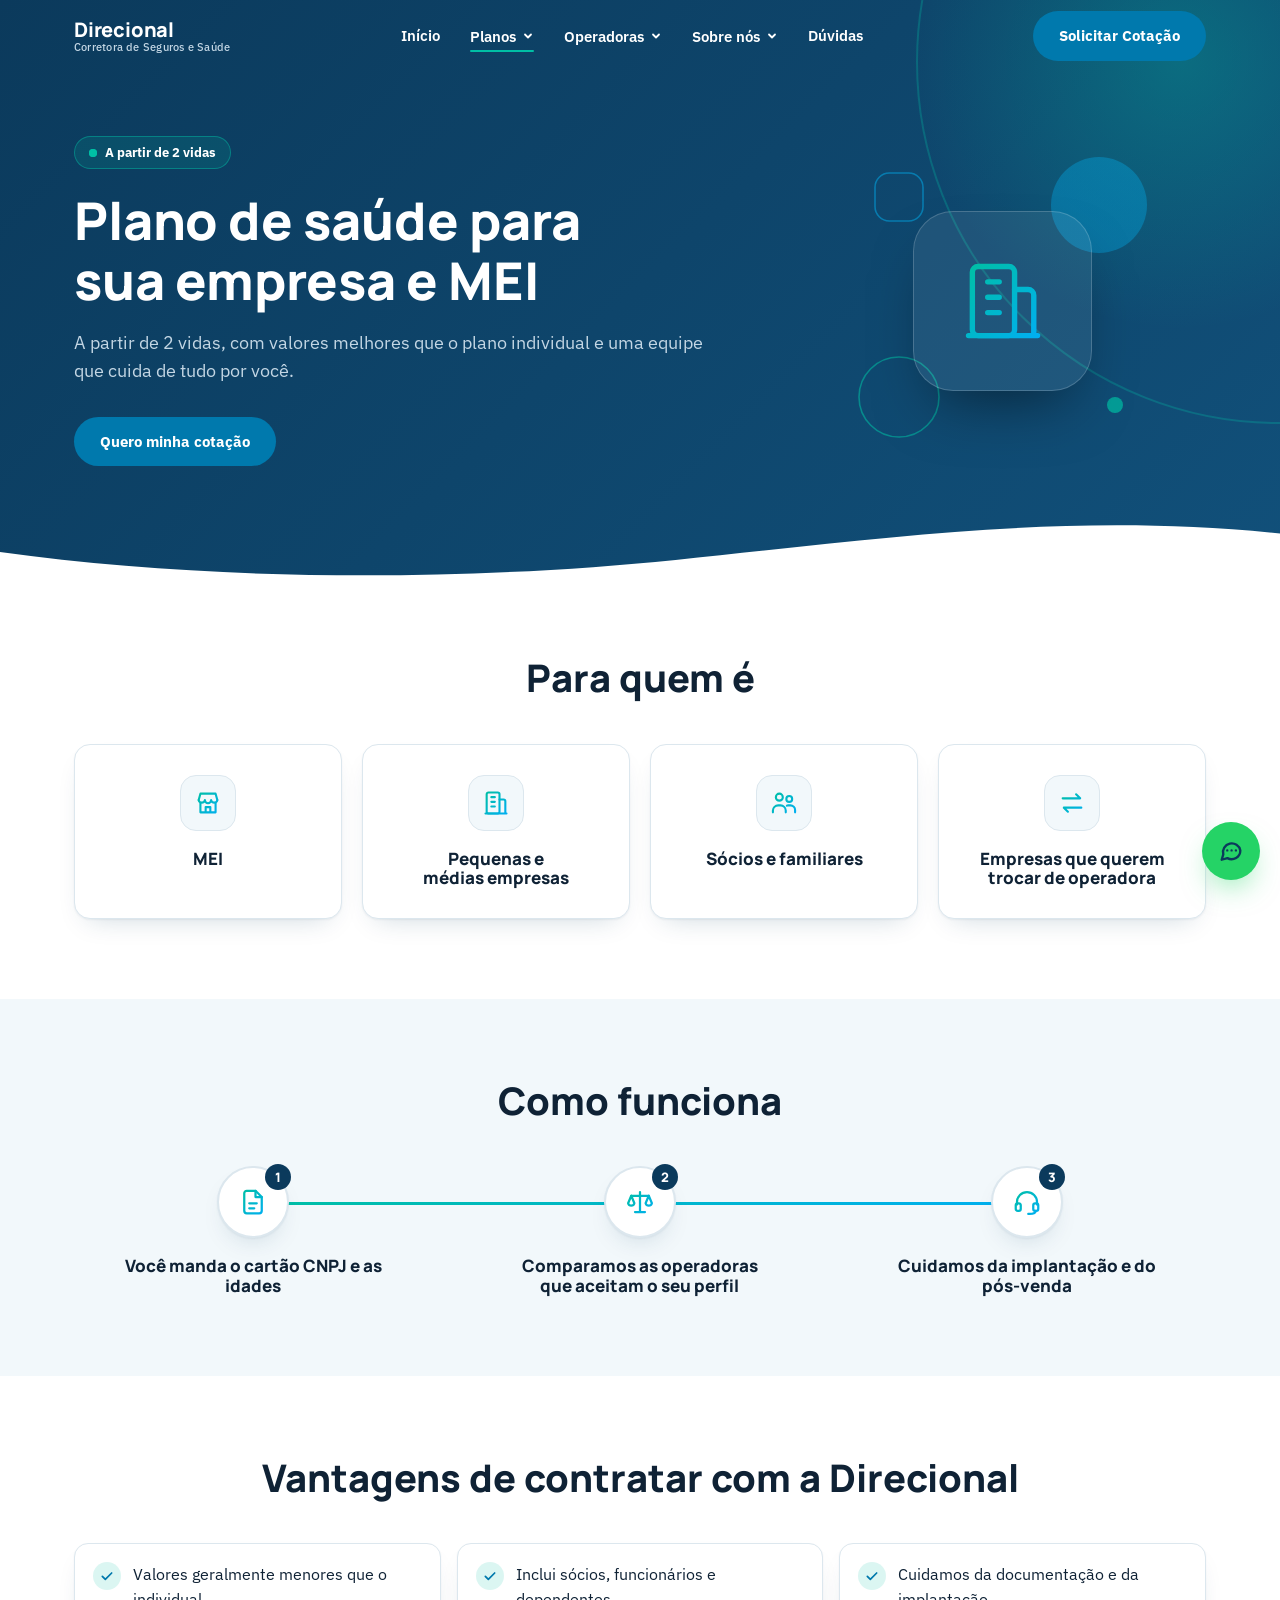
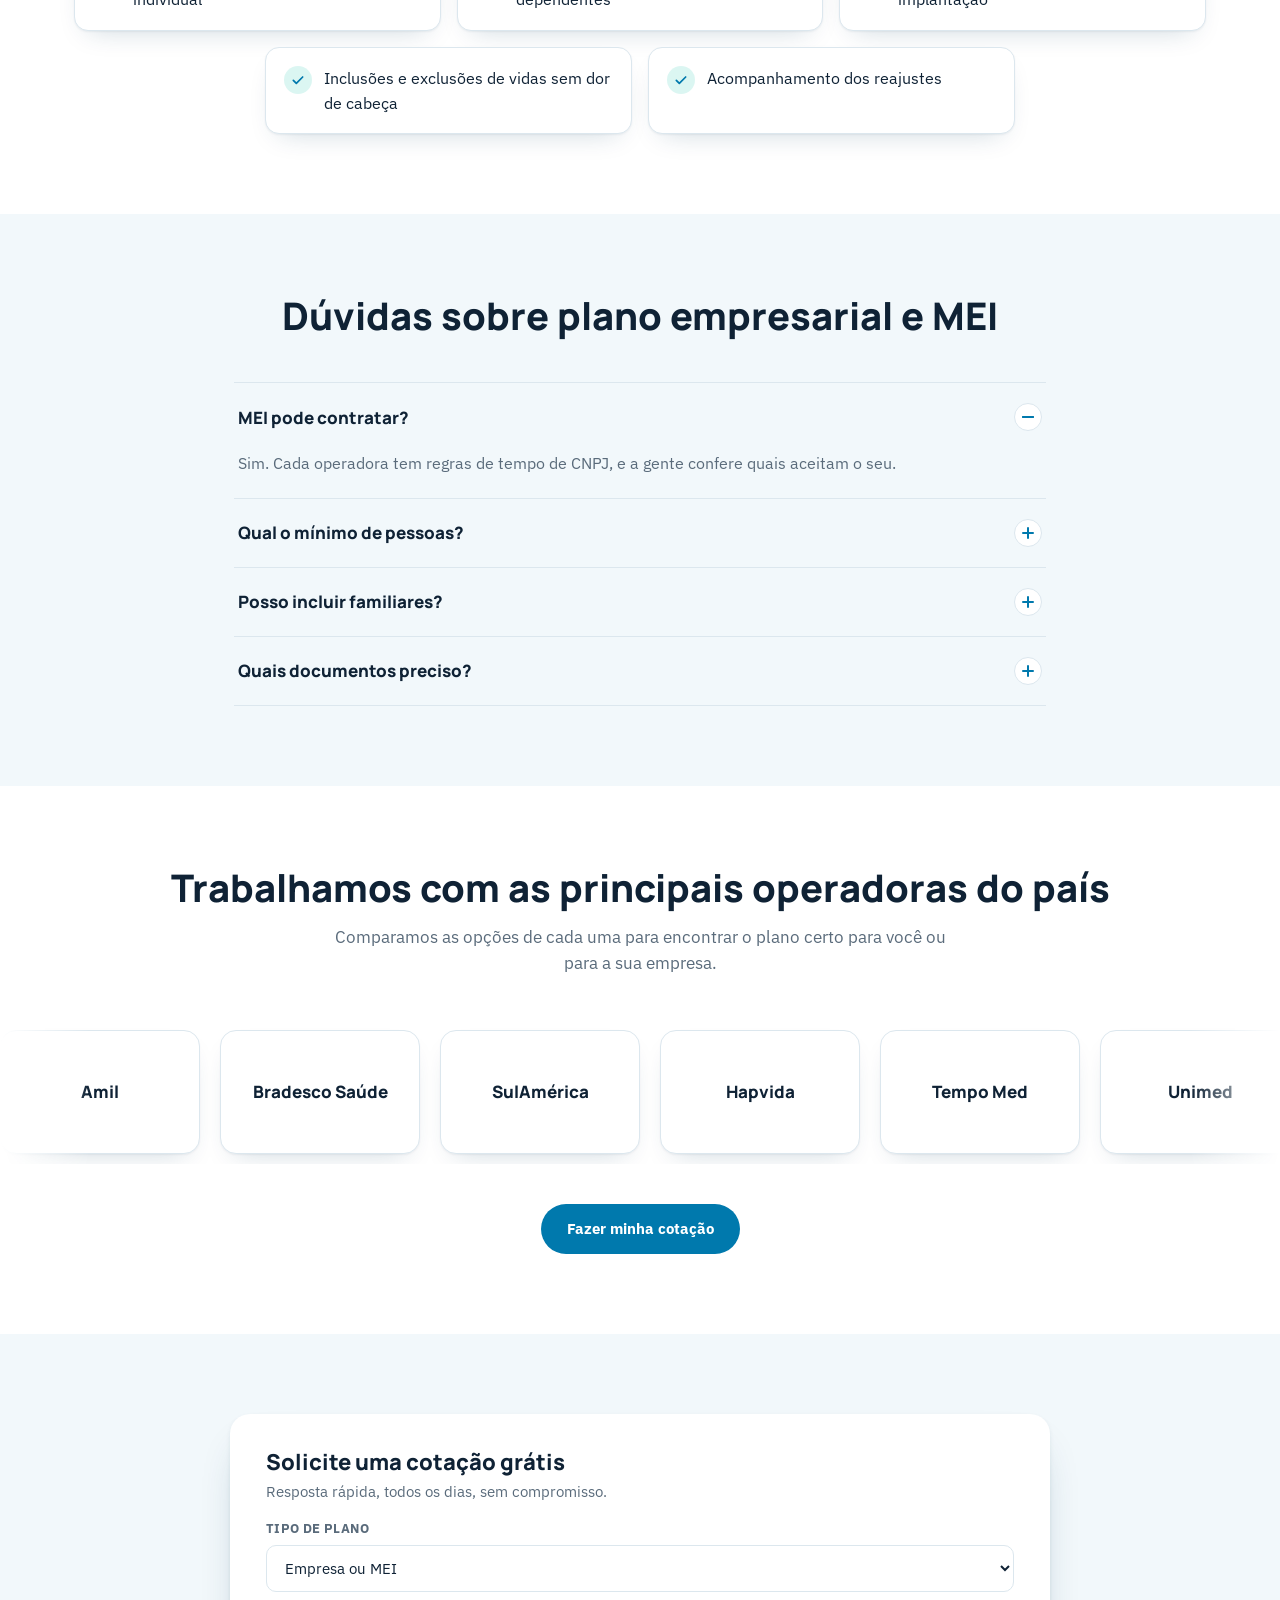
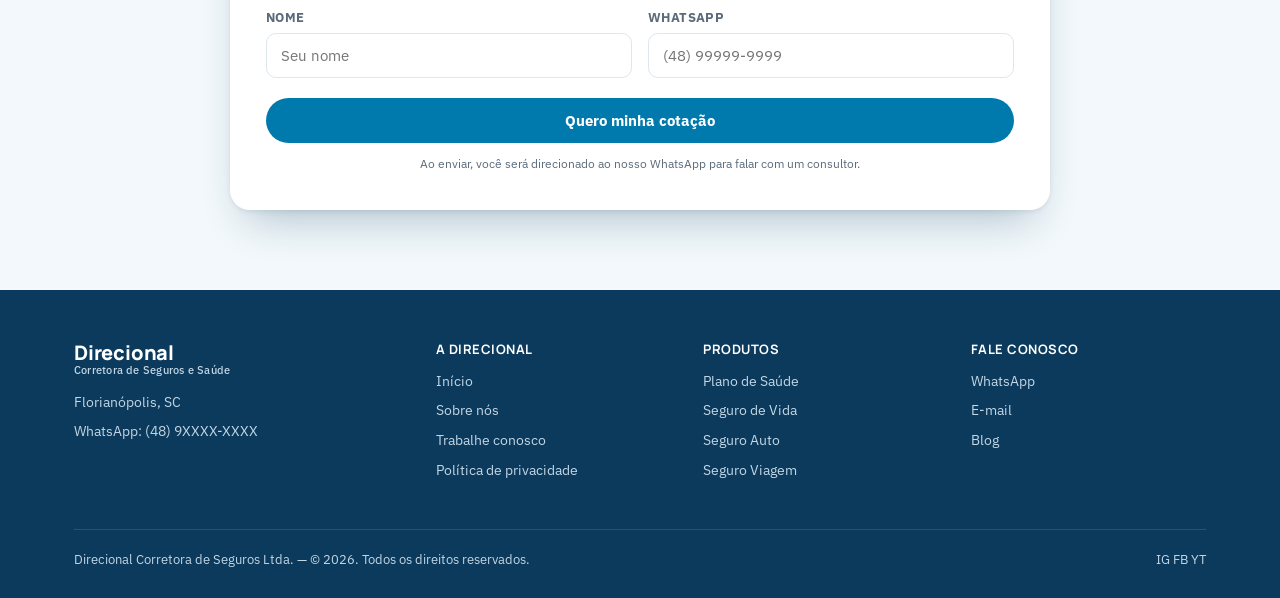
==== plano-de-saude-empresarial.html @ 9126aef3 "Tarefa 7: páginas de plano individual, empresarial, odontológico e seguro de vida" ====
<!doctype html>
<html lang="pt-BR">
<head>
<meta charset="UTF-8">
<meta name="viewport" content="width=device-width, initial-scale=1">
<title>Plano de Saúde Empresarial e MEI em Florianópolis | Direcional</title>
<meta name="description" content="Plano de saúde empresarial e MEI em Florianópolis a partir de 2 vidas. Comparamos as operadoras e cuidamos da implantação e do pós-venda.">
<link rel="icon" type="image/png" href="assets/logo-direcional.png">
<link rel="preconnect" href="https://fonts.googleapis.com">
<link rel="preconnect" href="https://fonts.gstatic.com" crossorigin>
<link href="https://fonts.googleapis.com/css2?family=Manrope:wght@700;800&family=IBM+Plex+Sans:wght@400;500;600;700&display=swap" rel="stylesheet">
<link rel="stylesheet" href="css/style.css">
<script>document.documentElement.classList.add("js");</script>
</head>
<body data-page="planos" data-tipo="empresa">

<!-- ICONES:INICIO (biblioteca de ícones SVG, manter idêntica em todas as páginas) -->
<svg class="sprite" xmlns="http://www.w3.org/2000/svg" aria-hidden="true" focusable="false">
  <defs>
    <linearGradient id="grad-marca" gradientUnits="userSpaceOnUse" x1="3" y1="3" x2="21" y2="21">
      <stop offset="0" stop-color="#00BFA5"/><stop offset="1" stop-color="#00AFF0"/>
    </linearGradient>
  </defs>
  <symbol id="i-familia" viewBox="0 0 24 24"><circle cx="8" cy="7" r="3"/><circle cx="16.5" cy="8.5" r="2.5"/><path d="M2.5 20v-1.5A4.5 4.5 0 0 1 7 14h2a4.5 4.5 0 0 1 4.5 4.5V20"/><path d="M14.5 14.3c.3-.2.7-.3 1-.3h2a4 4 0 0 1 4 4v2"/></symbol>
  <symbol id="i-usuario" viewBox="0 0 24 24"><circle cx="12" cy="8" r="4"/><path d="M4 21v-1a6 6 0 0 1 6-6h4a6 6 0 0 1 6 6v1"/></symbol>
  <symbol id="i-empresa" viewBox="0 0 24 24"><rect x="4" y="3" width="11" height="18" rx="1.5"/><path d="M15 9h3.5a1.5 1.5 0 0 1 1.5 1.5V21M8 7h3M8 11h3M8 15h3M3 21h18"/></symbol>
  <symbol id="i-maleta" viewBox="0 0 24 24"><rect x="3" y="7" width="18" height="13" rx="2"/><path d="M9 7V5.5A1.5 1.5 0 0 1 10.5 4h3A1.5 1.5 0 0 1 15 5.5V7M3 12.5h18"/></symbol>
  <symbol id="i-loja" viewBox="0 0 24 24"><path d="M4 9.5 5.5 4h13L20 9.5"/><path d="M4 9.5a2.7 2.7 0 0 0 5.3 0 2.7 2.7 0 0 0 5.4 0 2.7 2.7 0 0 0 5.3 0"/><path d="M5.5 12v8h13v-8M10 20v-4.5h4V20"/></symbol>
  <symbol id="i-dente" viewBox="0 0 24 24"><path d="M12 5.5C10.5 4 8.8 3.5 7.2 3.8 4.6 4.3 3.6 7 4.3 10c.5 2 1.3 3.3 1.6 5.6.3 2.4.9 4.9 2.3 4.9 1.5 0 1.6-2.4 2-4.2.3-1.2.9-1.8 1.8-1.8s1.5.6 1.8 1.8c.4 1.8.5 4.2 2 4.2 1.4 0 2-2.5 2.3-4.9.3-2.3 1.1-3.6 1.6-5.6.7-3-.3-5.7-2.9-6.2-1.6-.3-3.3.2-4.8 1.7Z"/></symbol>
  <symbol id="i-escudo" viewBox="0 0 24 24"><path d="M12 3 4.5 6v5.5c0 4.6 3.1 8.2 7.5 9.5 4.4-1.3 7.5-4.9 7.5-9.5V6Z"/><path d="M12 15.5s-3.5-2.1-3.5-4.4A1.9 1.9 0 0 1 12 10a1.9 1.9 0 0 1 3.5 1.1c0 2.3-3.5 4.4-3.5 4.4Z"/></symbol>
  <symbol id="i-coracao" viewBox="0 0 24 24"><path d="M12 20s-7.5-4.6-7.5-10A4.3 4.3 0 0 1 12 7.4 4.3 4.3 0 0 1 19.5 10c0 5.4-7.5 10-7.5 10Z"/><path d="M7.5 12h2.5l1.2-2 1.8 4 1.2-2h2.3"/></symbol>
  <symbol id="i-conversa" viewBox="0 0 24 24"><path d="M20 11.5a7.5 7.5 0 0 1-11.1 6.6L4 19.5l1.4-4.6A7.5 7.5 0 1 1 20 11.5Z"/><path d="M8.8 11.5h.01M12.5 11.5h.01M16.2 11.5h.01"/></symbol>
  <symbol id="i-balanca" viewBox="0 0 24 24"><path d="M12 4v16M8 20h8M5 7h14"/><path d="M5 7 2.5 13a2.6 2.6 0 0 0 5 0Z"/><path d="m19 7-2.5 6a2.6 2.6 0 0 0 5 0Z"/></symbol>
  <symbol id="i-check-circulo" viewBox="0 0 24 24"><circle cx="12" cy="12" r="9"/><path d="m8 12.5 2.7 2.7 5.8-5.7"/></symbol>
  <symbol id="i-check" viewBox="0 0 24 24"><path d="m5 12.5 4.5 4.5L19 7.5"/></symbol>
  <symbol id="i-documento" viewBox="0 0 24 24"><path d="M14 3H7a2 2 0 0 0-2 2v14a2 2 0 0 0 2 2h10a2 2 0 0 0 2-2V8Z"/><path d="M14 3v5h5M9 13h6M9 17h4"/></symbol>
  <symbol id="i-consultor" viewBox="0 0 24 24"><path d="M4 14v-2a8 8 0 0 1 16 0v2"/><rect x="3" y="13" width="4" height="6" rx="1.5"/><rect x="17" y="13" width="4" height="6" rx="1.5"/><path d="M19 19c0 1.5-2 2.5-5 2.5h-1"/></symbol>
  <symbol id="i-troca" viewBox="0 0 24 24"><path d="M4 8h15l-3.5-3.5M20 16H5l3.5 3.5"/></symbol>
  <symbol id="i-seta" viewBox="0 0 24 24"><path d="M5 12h14M13 6l6 6-6 6"/></symbol>
  <symbol id="i-topo" viewBox="0 0 24 24"><path d="M12 19V5M6 11l6-6 6 6"/></symbol>
  <symbol id="i-telefone" viewBox="0 0 24 24"><path d="M5 4h3.5l1.5 4-2.2 1.4a11 11 0 0 0 6.8 6.8L16 14l4 1.5V19a2 2 0 0 1-2 2A16 16 0 0 1 3 6a2 2 0 0 1 2-2Z"/></symbol>
  <symbol id="i-email" viewBox="0 0 24 24"><rect x="3" y="5" width="18" height="14" rx="2"/><path d="m3.5 6.5 8.5 6.5 8.5-6.5"/></symbol>
  <symbol id="i-local" viewBox="0 0 24 24"><path d="M12 21s-7-5.6-7-11.5a7 7 0 0 1 14 0C19 15.4 12 21 12 21Z"/><circle cx="12" cy="9.5" r="2.5"/></symbol>
  <symbol id="i-camera" viewBox="0 0 24 24"><rect x="3.5" y="3.5" width="17" height="17" rx="5"/><circle cx="12" cy="12" r="4"/><path d="M17 7h.01"/></symbol>
  <symbol id="i-cadeado" viewBox="0 0 24 24"><rect x="5" y="10.5" width="14" height="10" rx="2"/><path d="M8 10.5v-3a4 4 0 0 1 8 0v3M12 14.5V17"/></symbol>
  <symbol id="i-cracha" viewBox="0 0 24 24"><rect x="4" y="5" width="16" height="15" rx="2"/><path d="M9 3v4M15 3v4"/><circle cx="12" cy="11.5" r="2.3"/><path d="M8 17.5a4 4 0 0 1 8 0"/></symbol>
  <symbol id="i-relogio" viewBox="0 0 24 24"><circle cx="12" cy="12" r="9"/><path d="M12 7v5l3 2"/></symbol>
</svg>
<!-- ICONES:FIM -->

<!-- CABECALHO:INICIO (manter idêntico em todas as páginas) -->
<a class="pular" href="#conteudo">Pular para o conteúdo</a>
<header class="site-header" id="siteHeader">
  <div class="wrap">
    <a class="brand" href="index.html" aria-label="Direcional Corretora de Seguros e Saúde, página inicial">
      <img class="brand-logo" src="assets/logo-direcional.png" alt="Logo da Direcional" height="42">
      <span class="brand-text"><b>Direcional</b><small>Corretora de Seguros e Saúde</small></span>
    </a>
    <nav class="main-nav" id="mainNav" aria-label="Menu principal">
      <ul class="nav-list">
        <li><a class="nav-link" href="index.html" data-nav="inicio">Início</a></li>
        <li class="has-sub">
          <button class="nav-link sub-toggle" type="button" data-nav="planos" aria-expanded="false" aria-controls="sub-planos">Planos <svg class="chev" viewBox="0 0 12 12" aria-hidden="true"><path d="M3 4.5 6 7.5 9 4.5" fill="none" stroke="currentColor" stroke-width="1.8" stroke-linecap="round" stroke-linejoin="round"/></svg></button>
          <ul class="submenu" id="sub-planos">
            <li><a href="plano-de-saude-individual.html">Saúde Individual e Familiar</a></li>
            <li><a href="plano-de-saude-empresarial.html">Saúde Empresarial e MEI</a></li>
            <li><a href="plano-de-saude-individual.html#adesao">Planos por Adesão</a></li>
            <li><a href="plano-odontologico.html">Plano Odontológico</a></li>
            <li><a href="seguro-de-vida.html">Seguro de Vida</a></li>
          </ul>
        </li>
        <li class="has-sub">
          <button class="nav-link sub-toggle" type="button" data-nav="operadoras" aria-expanded="false" aria-controls="sub-operadoras">Operadoras <svg class="chev" viewBox="0 0 12 12" aria-hidden="true"><path d="M3 4.5 6 7.5 9 4.5" fill="none" stroke="currentColor" stroke-width="1.8" stroke-linecap="round" stroke-linejoin="round"/></svg></button>
          <ul class="submenu" id="sub-operadoras">
            <li><a href="index.html#operadoras">Amil</a></li>
            <li><a href="index.html#operadoras">Bradesco Saúde</a></li>
            <li><a href="index.html#operadoras">SulAmérica</a></li>
            <li><a href="index.html#operadoras">Hapvida</a></li>
            <li><a href="index.html#operadoras">Tempo Med</a></li>
            <li><a href="index.html#operadoras">Unimed</a></li>
          </ul>
        </li>
        <li class="has-sub">
          <button class="nav-link sub-toggle" type="button" data-nav="sobre" aria-expanded="false" aria-controls="sub-sobre">Sobre nós <svg class="chev" viewBox="0 0 12 12" aria-hidden="true"><path d="M3 4.5 6 7.5 9 4.5" fill="none" stroke="currentColor" stroke-width="1.8" stroke-linecap="round" stroke-linejoin="round"/></svg></button>
          <ul class="submenu" id="sub-sobre">
            <li><a href="quem-somos.html">Quem somos</a></li>
            <li><a href="quem-somos.html#trajetoria">Nossa trajetória</a></li>
            <!-- Para ativar, remova hidden deste item junto com a seção #equipe de quem-somos.html -->
            <li hidden><a href="quem-somos.html#equipe">Nossa equipe</a></li>
            <li><a href="index.html#clientes">Empresas que confiam</a></li>
          </ul>
        </li>
        <li><a class="nav-link" href="index.html#duvidas" data-nav="duvidas">Dúvidas</a></li>
        <li class="nav-cta-mobile"><a class="btn btn-primary btn-block" href="#cotacao">Solicitar Cotação</a></li>
      </ul>
    </nav>
    <div class="header-actions">
      <a class="btn btn-primary btn-roll" href="#cotacao"><span class="roll-txt">Solicitar Cotação</span><span class="roll-txt" aria-hidden="true">Solicitar Cotação</span></a>
      <button class="nav-toggle" id="navToggle" type="button" aria-label="Abrir menu" aria-expanded="false" aria-controls="mainNav">
        <svg class="ico-open" viewBox="0 0 24 24" aria-hidden="true"><path d="M4 7h16M4 12h16M4 17h16" fill="none" stroke="currentColor" stroke-width="2" stroke-linecap="round"/></svg>
        <svg class="ico-close" viewBox="0 0 24 24" aria-hidden="true"><path d="M6 6l12 12M18 6 6 18" fill="none" stroke="currentColor" stroke-width="2" stroke-linecap="round"/></svg>
      </button>
    </div>
  </div>
</header>
<!-- CABECALHO:FIM -->

<main id="conteudo">

<!-- ============ HERO ============ -->
<section class="hero hero-interna">
  <div class="wrap">
    <div>
      <span class="hero-badge"><span class="ponto-pulso" aria-hidden="true"></span>A partir de 2 vidas</span>
      <h1>Plano de saúde para sua empresa e MEI</h1>
      <p class="lede">A partir de 2 vidas, com valores melhores que o plano individual e uma equipe que cuida de tudo por você.</p>
      <div class="hero-ctas">
        <a class="btn btn-primary btn-roll" href="#cotacao"><span class="roll-txt">Quero minha cotação</span><span class="roll-txt" aria-hidden="true">Quero minha cotação</span></a>
      </div>
    </div>
    <div class="hero-icone-grande" aria-hidden="true">
      <svg class="hero-art hero-art-centro" viewBox="0 0 400 400" focusable="false">
        <circle class="f1" cx="320" cy="80" r="60" fill="url(#grad-marca)" opacity=".35"/>
        <circle class="f2" cx="70" cy="320" r="50" fill="none" stroke="#00BFA5" stroke-width="2" opacity=".55"/>
        <rect class="f3" x="40" y="40" width="60" height="60" rx="18" fill="none" stroke="#00AFF0" stroke-width="2" opacity=".5"/>
        <circle class="f4" cx="340" cy="330" r="10" fill="#00BFA5" opacity=".7"/>
      </svg>
      <div class="icone-disco"><svg class="ico"><use href="#i-empresa"/></svg></div>
    </div>
  </div>
  <svg class="divisor-curva" viewBox="0 0 1440 90" preserveAspectRatio="none" aria-hidden="true" focusable="false"><path d="M0 58C240 96 520 96 760 68S1200 6 1440 34V90H0Z"/></svg>
</section>

<!-- ============ PARA QUEM É ============ -->
<section class="section" aria-labelledby="para-quem-titulo">
  <div class="wrap">
    <div class="sec-topo center">
      <h2 class="h2" id="para-quem-titulo" data-reveal>Para quem é</h2>
    </div>
    <div class="cards-grid cards-4" data-stagger>
      <article class="card card-simples card-hover">
        <div class="icone-box"><svg class="ico" aria-hidden="true"><use href="#i-loja"/></svg></div>
        <h3>MEI</h3>
      </article>
      <article class="card card-simples card-hover">
        <div class="icone-box"><svg class="ico" aria-hidden="true"><use href="#i-empresa"/></svg></div>
        <h3>Pequenas e médias empresas</h3>
      </article>
      <article class="card card-simples card-hover">
        <div class="icone-box"><svg class="ico" aria-hidden="true"><use href="#i-familia"/></svg></div>
        <h3>Sócios e familiares</h3>
      </article>
      <article class="card card-simples card-hover">
        <div class="icone-box"><svg class="ico" aria-hidden="true"><use href="#i-troca"/></svg></div>
        <h3>Empresas que querem trocar de operadora</h3>
      </article>
    </div>
  </div>
</section>

<!-- ============ COMO FUNCIONA ============ -->
<section class="section section-alt" aria-labelledby="como-titulo">
  <div class="wrap">
    <div class="sec-topo center">
      <h2 class="h2" id="como-titulo" data-reveal>Como funciona</h2>
    </div>
    <ol class="passos" data-draw data-stagger>
      <li class="passo">
        <div class="passo-icone"><svg class="ico" aria-hidden="true"><use href="#i-documento"/></svg><span class="passo-num" aria-hidden="true">1</span></div>
        <h3>Você manda o cartão CNPJ e as idades</h3>
      </li>
      <li class="passo">
        <div class="passo-icone"><svg class="ico" aria-hidden="true"><use href="#i-balanca"/></svg><span class="passo-num" aria-hidden="true">2</span></div>
        <h3>Comparamos as operadoras que aceitam o seu perfil</h3>
      </li>
      <li class="passo">
        <div class="passo-icone"><svg class="ico" aria-hidden="true"><use href="#i-consultor"/></svg><span class="passo-num" aria-hidden="true">3</span></div>
        <h3>Cuidamos da implantação e do pós-venda</h3>
      </li>
    </ol>
  </div>
</section>

<!-- ============ VANTAGENS ============ -->
<section class="section" aria-labelledby="vantagens-titulo">
  <div class="wrap">
    <div class="sec-topo center">
      <h2 class="h2" id="vantagens-titulo" data-reveal>Vantagens de contratar com a Direcional</h2>
    </div>
    <ul class="lista-check lista-check-cards" data-stagger="150">
      <li><span class="check" aria-hidden="true"><svg viewBox="0 0 24 24"><path d="m5 12.5 4.5 4.5L19 7.5"/></svg></span>Valores geralmente menores que o individual</li>
      <li><span class="check" aria-hidden="true"><svg viewBox="0 0 24 24"><path d="m5 12.5 4.5 4.5L19 7.5"/></svg></span>Inclui sócios, funcionários e dependentes</li>
      <li><span class="check" aria-hidden="true"><svg viewBox="0 0 24 24"><path d="m5 12.5 4.5 4.5L19 7.5"/></svg></span>Cuidamos da documentação e da implantação</li>
      <li><span class="check" aria-hidden="true"><svg viewBox="0 0 24 24"><path d="m5 12.5 4.5 4.5L19 7.5"/></svg></span>Inclusões e exclusões de vidas sem dor de cabeça</li>
      <li><span class="check" aria-hidden="true"><svg viewBox="0 0 24 24"><path d="m5 12.5 4.5 4.5L19 7.5"/></svg></span>Acompanhamento dos reajustes</li>
    </ul>
  </div>
</section>

<!-- ============ DÚVIDAS ============ -->
<section class="section section-alt" id="duvidas" aria-labelledby="duvidas-titulo">
  <div class="wrap estreito">
    <div class="sec-topo center">
      <h2 class="h2" id="duvidas-titulo" data-reveal>Dúvidas sobre plano empresarial e MEI</h2>
    </div>
    <div class="acordeao" data-reveal>
      <div class="acordeao-item">
        <h3><button class="acordeao-botao" type="button" aria-expanded="false" aria-controls="faq-1" id="faq-1-b">MEI pode contratar?<span class="mais" aria-hidden="true"></span></button></h3>
        <div class="acordeao-painel" id="faq-1" role="region" aria-labelledby="faq-1-b"><div><p>Sim. Cada operadora tem regras de tempo de CNPJ, e a gente confere quais aceitam o seu.</p></div></div>
      </div>
      <div class="acordeao-item">
        <h3><button class="acordeao-botao" type="button" aria-expanded="false" aria-controls="faq-2" id="faq-2-b">Qual o mínimo de pessoas?<span class="mais" aria-hidden="true"></span></button></h3>
        <div class="acordeao-painel" id="faq-2" role="region" aria-labelledby="faq-2-b"><div><p>A partir de 2 vidas, dependendo da operadora.</p></div></div>
      </div>
      <div class="acordeao-item">
        <h3><button class="acordeao-botao" type="button" aria-expanded="false" aria-controls="faq-3" id="faq-3-b">Posso incluir familiares?<span class="mais" aria-hidden="true"></span></button></h3>
        <div class="acordeao-painel" id="faq-3" role="region" aria-labelledby="faq-3-b"><div><p>Sim, cônjuge e filhos, e em alguns casos outros parentes, conforme a operadora.</p></div></div>
      </div>
      <div class="acordeao-item">
        <h3><button class="acordeao-botao" type="button" aria-expanded="false" aria-controls="faq-4" id="faq-4-b">Quais documentos preciso?<span class="mais" aria-hidden="true"></span></button></h3>
        <div class="acordeao-painel" id="faq-4" role="region" aria-labelledby="faq-4-b"><div><p>Normalmente o cartão CNPJ e os documentos dos sócios e dependentes. A equipe passa a lista completa.</p></div></div>
      </div>
    </div>
  </div>
</section>

<!-- ============ OPERADORAS ============ -->
<!-- OPERADORAS:INICIO (bloco reutilizado nas páginas de plano individual e empresarial) -->
<section class="section operadoras" id="operadoras" aria-labelledby="operadoras-titulo">
  <div class="wrap center sec-topo">
    <h2 class="h2" id="operadoras-titulo" data-reveal>Trabalhamos com as principais operadoras do país</h2>
    <p class="lede" data-reveal>Comparamos as opções de cada uma para encontrar o plano certo para você ou para a sua empresa.</p>
  </div>
  <div class="marquee" data-reveal>
    <ul class="marquee-track">
      <li class="logo-card" data-fallback><img src="assets/operadoras/amil.png" alt="Logo da Amil" loading="lazy"><span>Amil</span></li>
      <li class="logo-card" data-fallback><img src="assets/operadoras/bradesco-saude.png" alt="Logo da Bradesco Saúde" loading="lazy"><span>Bradesco Saúde</span></li>
      <li class="logo-card" data-fallback><img src="assets/operadoras/sulamerica.png" alt="Logo da SulAmérica" loading="lazy"><span>SulAmérica</span></li>
      <li class="logo-card" data-fallback><img src="assets/operadoras/hapvida.png" alt="Logo da Hapvida" loading="lazy"><span>Hapvida</span></li>
      <li class="logo-card" data-fallback><img src="assets/operadoras/tempomed.png" alt="Logo da Tempo Med" loading="lazy"><span>Tempo Med</span></li>
      <li class="logo-card" data-fallback><img src="assets/operadoras/unimed.png" alt="Logo da Unimed" loading="lazy"><span>Unimed</span></li>
      <!-- cópia para o movimento contínuo (escondida de leitores de tela) -->
      <li class="logo-card logo-copia" aria-hidden="true" data-fallback><img src="assets/operadoras/amil.png" alt="" loading="lazy"><span>Amil</span></li>
      <li class="logo-card logo-copia" aria-hidden="true" data-fallback><img src="assets/operadoras/bradesco-saude.png" alt="" loading="lazy"><span>Bradesco Saúde</span></li>
      <li class="logo-card logo-copia" aria-hidden="true" data-fallback><img src="assets/operadoras/sulamerica.png" alt="" loading="lazy"><span>SulAmérica</span></li>
      <li class="logo-card logo-copia" aria-hidden="true" data-fallback><img src="assets/operadoras/hapvida.png" alt="" loading="lazy"><span>Hapvida</span></li>
      <li class="logo-card logo-copia" aria-hidden="true" data-fallback><img src="assets/operadoras/tempomed.png" alt="" loading="lazy"><span>Tempo Med</span></li>
      <li class="logo-card logo-copia" aria-hidden="true" data-fallback><img src="assets/operadoras/unimed.png" alt="" loading="lazy"><span>Unimed</span></li>
    </ul>
  </div>
  <div class="wrap sec-acao">
    <a class="btn btn-primary" href="#cotacao">Fazer minha cotação</a>
  </div>
</section>
<!-- OPERADORAS:FIM -->

<!-- ============ COTAÇÃO ============ -->
<section class="section section-alt cotacao-final" id="cotacao" aria-label="Solicitar cotação">
  <div class="wrap">
    <!-- FORMULARIO:INICIO -->
      <form class="quote-card form-cotacao" novalidate>
        <h2 class="form-titulo">Solicite uma cotação grátis</h2>
        <p class="lede">Resposta rápida, todos os dias, sem compromisso.</p>
        <div class="form-grid">
          <label class="field field-full"><span>Tipo de plano</span>
            <select name="tipo" required>
              <option value="" disabled selected>Selecione uma opção</option>
              <option value="individual">Individual ou familiar</option>
              <option value="empresa">Empresa ou MEI</option>
              <option value="odonto">Plano odontológico</option>
              <option value="vida">Seguro de vida</option>
            </select>
          </label>
          <label class="field"><span>Nome</span>
            <input name="nome" type="text" autocomplete="name" placeholder="Seu nome" required>
          </label>
          <label class="field"><span>WhatsApp</span>
            <input name="whatsapp" type="tel" inputmode="numeric" autocomplete="tel-national" placeholder="(48) 99999-9999" maxlength="15" required>
          </label>
        </div>
        <button type="submit" class="btn btn-primary btn-block btn-roll"><span class="roll-txt">Quero minha cotação</span><span class="roll-txt" aria-hidden="true">Quero minha cotação</span></button>
        <p class="quote-note">Ao enviar, você será direcionado ao nosso WhatsApp para falar com um consultor.</p>
      </form>
      <!-- FORMULARIO:FIM -->
  </div>
</section>

</main>

<!-- RODAPE:INICIO (manter idêntico em todas as páginas) -->
<footer class="site-footer">
  <div class="wrap">
    <div class="footer-grid">
      <div>
        <a class="brand" href="index.html" aria-label="Direcional Corretora de Seguros e Saúde, página inicial">
          <img class="brand-logo" src="assets/logo-direcional.png" alt="Logo da Direcional" height="42">
          <span class="brand-text"><b>Direcional</b><small>Corretora de Seguros e Saúde</small></span>
        </a>
        <p><!-- PLACEHOLDER: endereço real --> Florianópolis, SC</p>
        <p style="margin-top:8px;"><!-- PLACEHOLDER: WhatsApp real --> WhatsApp: (48) 9XXXX-XXXX</p>
      </div>
      <div>
        <h5>A Direcional</h5>
        <ul>
          <li><a href="#inicio">Início</a></li>
          <li><a href="#por-que">Sobre nós</a></li>
          <li><a href="#">Trabalhe conosco</a></li>
          <li><a href="#">Política de privacidade</a></li>
        </ul>
      </div>
      <div>
        <h5>Produtos</h5>
        <ul>
          <li><a href="#produtos">Plano de Saúde</a></li>
          <li><a href="#produtos">Seguro de Vida</a></li>
          <li><a href="#produtos">Seguro Auto</a></li>
          <li><a href="#produtos">Seguro Viagem</a></li>
        </ul>
      </div>
      <div>
        <h5>Fale Conosco</h5>
        <ul>
          <li><a href="#">WhatsApp</a></li>
          <li><a href="#">E-mail</a></li>
          <li><a href="#">Blog</a></li>
        </ul>
      </div>
    </div>
    <div class="footer-bottom">
      <span>Direcional Corretora de Seguros Ltda. — © 2026. Todos os direitos reservados.</span>
      <div class="social-row">
        <a href="#" aria-label="Instagram">IG</a>
        <a href="#" aria-label="Facebook">FB</a>
        <a href="#" aria-label="YouTube">YT</a>
      </div>
    </div>
  </div>
</footer>

<button class="to-top" id="toTop" type="button" aria-label="Voltar ao topo"><svg class="ico ico-claro" aria-hidden="true"><use href="#i-topo"/></svg></button>
<a class="wa-float" href="#" id="waFloat" aria-label="Falar no WhatsApp" target="_blank" rel="noopener"><svg class="ico ico-claro" aria-hidden="true"><use href="#i-conversa"/></svg></a>
<!-- RODAPE:FIM -->

<script src="js/main.js"></script>
</body>
</html>
---- css/style.css ----
/* =========================================================
   Direcional Corretora de Seguros e Saúde
   Paleta tirada da logo. Proporção 60-30-10:
   ~60% branco / fundo claro, ~30% azuis, ~10% verde.
   ========================================================= */

:root{
  /* Marca */
  --azul: #00AFF0;          /* cor principal: destaques, links sobre fundo escuro */
  --azul-botao: #0079AD;    /* fundo de botão com texto branco. Pedido: #0090C8 (3,4:1); escurecido para AA (4,8:1) */
  --verde: #00BFA5;         /* apoio: ícones, selos, detalhes, hover */
  --azul-profundo: #0B3A5C; /* hero, cabeçalho, submenus e rodapé */
  --azul-medio: #11507A;    /* gradiente do hero */
  --fundo-claro: #F2F8FB;   /* seções alternadas */
  --texto: #0F2235;
  --texto-suave: #5A6B7B;
  --whatsapp: #25D366;

  /* Derivadas */
  --branco: #FFFFFF;
  --linha: #DCE7EE;
  --texto-sobre-escuro: #FFFFFF;
  --texto-sobre-escuro-suave: #C3D6E4;
  --gradiente-marca: linear-gradient(135deg, var(--verde), var(--azul));
  --sombra: 0 1px 2px rgba(11,58,92,.06), 0 12px 28px -14px rgba(11,58,92,.22);
  --sombra-forte: 0 2px 4px rgba(11,58,92,.08), 0 24px 44px -18px rgba(11,58,92,.32);
  --raio: 16px;
  --maxw: 1180px;
  --header-h: 72px;
  font-size: 16px;
}

*{box-sizing:border-box;}
html{scroll-behavior:smooth; scroll-padding-top:calc(var(--header-h) + 12px);}
body{
  margin:0;
  background:var(--branco);
  color:var(--texto);
  font-family:'IBM Plex Sans', system-ui, sans-serif;
  line-height:1.55;
  -webkit-font-smoothing:antialiased;
  overflow-x:hidden;
}
h1,h2,h3,h4,h5{
  font-family:'Manrope', system-ui, sans-serif;
  font-weight:800;
  margin:0;
  line-height:1.15;
}
p{margin:0;}
a{color:inherit; text-decoration:none;}
img,svg{max-width:100%; display:block;}
ul, ol{margin:0; padding:0; list-style:none;}
button{font-family:inherit; cursor:pointer;}
[hidden]{display:none !important;}
:focus-visible{outline:3px solid var(--azul); outline-offset:2px; border-radius:4px;}

.wrap{max-width:var(--maxw); margin-inline:auto; padding-inline:24px;}
@media (max-width:640px){ .wrap{padding-inline:16px;} }
.section{padding-block:80px;}
.section-alt{background:var(--fundo-claro);}
@media (max-width:640px){ .section{padding-block:56px;} }

.eyebrow{
  font-size:12.5px; font-weight:700; letter-spacing:.08em; text-transform:uppercase;
  color:var(--azul-botao); margin-bottom:10px; display:block;
}
.h2{font-size:clamp(26px,3.6vw,38px); text-wrap:balance;}
.lede{font-size:17px; color:var(--texto-suave); max-width:62ch; margin-top:12px;}
.center{text-align:center;}
.center .lede{margin-inline:auto;}

/* ---------- Botões ---------- */
.btn{
  position:relative; display:inline-flex; align-items:center; justify-content:center; gap:8px;
  padding:13px 26px; border-radius:999px; font-weight:700; font-size:15px;
  border:none; transition:background-color .2s ease, filter .2s ease, color .2s ease;
}
.btn-primary{background:var(--azul-botao); color:var(--branco);}
.btn-primary:hover{filter:brightness(.88);}
.btn-ghost{
  background:transparent; color:var(--texto-sobre-escuro); border:1.5px solid rgba(255,255,255,.4);
}
.btn-ghost:hover{background:rgba(255,255,255,.08); border-color:var(--branco);}
.btn-block{width:100%;}

/* Texto que rola: sai por cima, a cópia entra por baixo; fundo vai para o verde.
   Texto escuro sobre o verde para manter contraste AA. */
.btn-roll{position:relative; overflow:hidden; white-space:nowrap; transition:background-color .3s ease;}
.btn-roll:hover, .btn-roll:focus-visible{background:var(--verde); filter:none;}
.btn-roll .roll-txt{display:block; transition:transform .3s cubic-bezier(.6,0,.3,1);}
.btn-roll .roll-txt + .roll-txt{
  position:absolute; inset:0; display:flex; align-items:center; justify-content:center;
  color:var(--azul-profundo); transform:translateY(100%);
}
.btn-roll:hover .roll-txt:first-child,
.btn-roll:focus-visible .roll-txt:first-child{transform:translateY(-200%);}
.btn-roll:hover .roll-txt + .roll-txt,
.btn-roll:focus-visible .roll-txt + .roll-txt{transform:translateY(0);}

/* WhatsApp: verde, no hover fica azul-profundo com o ícone balançando */
.btn-whats{
  background:var(--whatsapp); color:var(--azul-profundo);
  box-shadow:inset 0 0 0 2px var(--whatsapp);
  transition:background-color .25s ease, color .25s ease;
}
.btn-whats .ico{width:20px; height:20px; stroke:currentColor; stroke-width:2;}
.btn-whats:hover{background:var(--azul-profundo); color:var(--branco);}
.btn-whats:hover .ico{animation:balancar .6s ease-in-out 2;}
@keyframes balancar{
  0%,100%{rotate:0deg;}
  25%{rotate:-14deg;}
  75%{rotate:12deg;}
}

/* Pílula de contato (rodapé): fundo clareia e ícone desliza 3px */
.btn-pill{
  display:inline-flex; align-items:center; gap:10px; padding:10px 18px; border-radius:999px;
  background:rgba(255,255,255,.07); border:1px solid rgba(255,255,255,.18);
  color:var(--branco); font-weight:600; font-size:14px;
  transition:background-color .2s ease;
}
.btn-pill .ico{width:18px; height:18px; stroke:var(--verde); transition:transform .2s ease;}
.btn-pill:hover{background:rgba(255,255,255,.16);}
.btn-pill:hover .ico{transform:translateX(3px);}

/* Links com seta ("Quero cotar →", "Saiba mais →") */
.link-seta{
  display:inline-flex; align-items:center; gap:6px; font-weight:700; font-size:15px;
  color:var(--azul-botao);
}
.link-seta .ico{width:18px; height:18px; stroke:currentColor; stroke-width:2.2; transition:transform .2s ease;}
.link-seta:hover .ico{transform:translateX(5px);}
.link-seta:hover{text-decoration:underline; text-underline-offset:4px;}

/* ---------- Marca (logo + nome) ---------- */
.brand{display:flex; align-items:center; gap:10px; color:var(--texto-sobre-escuro);}
.brand-logo{height:42px; width:auto;}
.brand-text{display:flex; flex-direction:column; line-height:1.1;}
.brand-text b{font-family:'Manrope',sans-serif; font-weight:800; font-size:20px; letter-spacing:-.01em;}
.brand-text small{font-size:11px; font-weight:500; color:var(--texto-sobre-escuro-suave); letter-spacing:.02em;}
@media (max-width:420px){ .brand-text small{display:none;} }

/* ---------- Header (fixo, ganha fundo após 50px) ---------- */
.site-header{
  position:fixed; inset:0 0 auto 0; z-index:60;
  background:transparent;
  transition:background-color .25s ease, box-shadow .25s ease;
}
.site-header.is-scrolled,
.site-header.nav-open{
  background:var(--azul-profundo);
  box-shadow:0 8px 24px -12px rgba(0,0,0,.45);
}
.site-header > .wrap{
  display:flex; align-items:center; justify-content:space-between;
  min-height:var(--header-h); gap:20px;
}
.header-actions{display:flex; align-items:center; gap:12px;}

.nav-list{display:flex; align-items:center; gap:6px;}
.nav-link{
  position:relative; display:inline-flex; align-items:center; gap:6px;
  padding:10px 12px; background:none; border:none;
  color:var(--texto-sobre-escuro); font-size:15px; font-weight:600;
}
.nav-link::after{
  content:""; position:absolute; left:12px; right:12px; bottom:4px; height:2px; border-radius:2px;
  background:var(--verde); transform:scaleX(0); transform-origin:left; transition:transform .25s ease;
}
.nav-link:hover::after,
.nav-link.is-active::after{transform:scaleX(1);}
.chev{width:12px; height:12px; transition:transform .2s ease;}
.has-sub.open > .sub-toggle .chev{transform:rotate(180deg);}

.has-sub{position:relative;}
.submenu{
  position:absolute; top:calc(100% + 6px); left:0; min-width:250px;
  background:var(--azul-profundo); border-radius:12px; padding:6px 0;
  box-shadow:0 18px 40px -12px rgba(0,0,0,.5); border:1px solid rgba(255,255,255,.08);
  opacity:0; visibility:hidden; transform:translateY(8px);
  transition:opacity .2s ease, transform .2s ease, visibility 0s linear .2s;
}
.has-sub.open > .submenu{
  opacity:1; visibility:visible; transform:translateY(0);
  transition:opacity .2s ease, transform .2s ease, visibility 0s;
}
.submenu li + li{border-top:1px solid rgba(255,255,255,.08);}
.submenu a{
  display:block; padding:11px 18px; font-size:14.5px; color:var(--texto-sobre-escuro);
  transition:color .15s ease, padding-left .15s ease;
}
.submenu a:hover,
.submenu a:focus-visible{color:var(--verde); padding-left:22px;}
.nav-cta-mobile{display:none;}

.nav-toggle{
  display:none; width:44px; height:44px; align-items:center; justify-content:center;
  background:none; border:1px solid rgba(255,255,255,.25); border-radius:10px; color:var(--branco);
}
.nav-toggle svg{width:22px; height:22px;}
.nav-toggle .ico-close{display:none;}
.nav-open .nav-toggle .ico-open{display:none;}
.nav-open .nav-toggle .ico-close{display:block;}

@media (max-width:1060px){
  .nav-toggle{display:inline-flex;}
  .main-nav{
    position:absolute; top:100%; left:0; right:0;
    background:var(--azul-profundo); border-top:1px solid rgba(255,255,255,.1);
    max-height:calc(100vh - var(--header-h)); overflow-y:auto;
    display:none;
  }
  .nav-open .main-nav{display:block;}
  .nav-list{flex-direction:column; align-items:stretch; gap:0; padding:8px 16px 20px;}
  .nav-list > li{border-bottom:1px solid rgba(255,255,255,.08);}
  .nav-link{width:100%; justify-content:space-between; padding:14px 4px; font-size:16px;}
  .nav-link::after{left:4px; right:auto; width:40px;}
  .submenu{
    position:static; min-width:0; box-shadow:none; border:none; border-radius:0;
    background:transparent; padding:0 0 8px 12px;
    opacity:1; visibility:visible; transform:none; transition:none;
    display:none;
  }
  .has-sub.open > .submenu{display:block;}
  .submenu li + li{border-top:none;}
  .submenu a{padding:10px 4px; color:var(--texto-sobre-escuro-suave);}
  .nav-cta-mobile{display:block; border-bottom:none !important; padding-top:16px;}
}
@media (max-width:520px){
  .header-actions > .btn{display:none;}
}

/* ---------- Hero ---------- */
.hero{
  background:linear-gradient(135deg, var(--azul-profundo) 0%, var(--azul-medio) 100%);
  color:var(--texto-sobre-escuro);
  padding-block:calc(var(--header-h) + 72px) 110px;
  position:relative;
  overflow:hidden;
  isolation:isolate;
}
/* detalhe sutil em verde: brilho + curva no canto */
.hero::before{
  content:""; position:absolute; z-index:-1;
  width:560px; height:560px; right:-180px; top:-220px; border-radius:50%;
  background:radial-gradient(circle, rgba(0,191,165,.30) 0%, rgba(0,191,165,0) 68%);
}
.hero::after{
  content:""; position:absolute; z-index:-1;
  width:720px; height:720px; right:-360px; top:-300px; border-radius:50%;
  border:2px solid rgba(0,191,165,.28);
}
.hero .wrap{
  display:grid; grid-template-columns:1.1fr .9fr; gap:48px; align-items:center;
}
@media (max-width:900px){
  .hero .wrap{grid-template-columns:1fr;}
  .hero{padding-block:calc(var(--header-h) + 40px) 72px;}
}
.hero-badge{
  display:inline-flex; align-items:center; gap:8px;
  background:rgba(0,191,165,.14); border:1px solid rgba(0,191,165,.45);
  color:var(--texto-sobre-escuro); font-size:12.5px; font-weight:700;
  padding:6px 14px; border-radius:999px; margin-bottom:22px;
}
.hero h1{font-size:clamp(32px,5vw,52px); text-wrap:balance;}
.hero h1 em{font-style:normal; color:var(--azul);}
.hero .lede{color:var(--texto-sobre-escuro-suave); font-size:18px; max-width:52ch; margin-top:18px;}
.hero-ctas{display:flex; gap:14px; margin-top:32px; flex-wrap:wrap;}
.hero-trust{display:flex; gap:26px; margin-top:40px; flex-wrap:wrap;}
.hero-trust div{font-size:13px; color:var(--texto-sobre-escuro-suave);}
.hero-trust b{display:block; font-family:'Manrope',sans-serif; font-size:22px; color:var(--branco);}

/* ---------- Form card ---------- */
.quote-card{
  background:var(--branco); color:var(--texto); border-radius:20px; padding:28px;
  box-shadow:0 30px 60px -20px rgba(0,0,0,.45);
}
.form-titulo{font-size:22px;}
.quote-card .lede{font-size:14.5px; margin-top:6px; color:var(--texto-suave);}
.form-grid{display:grid; grid-template-columns:1fr 1fr; gap:0 16px;}
.field-full{grid-column:1 / -1;}
@media (max-width:560px){ .form-grid{grid-template-columns:1fr;} }
.field{display:block; margin-top:16px;}
.field > span{
  display:block; font-size:12.5px; font-weight:700; color:var(--texto-suave);
  margin-bottom:6px; text-transform:uppercase; letter-spacing:.03em;
}
.field input, .field select{
  width:100%; padding:12px 14px; border-radius:10px; border:1.5px solid var(--linha);
  font-family:inherit; font-size:15px; color:var(--texto); background:var(--branco);
}
.field input:focus, .field select:focus{
  outline:none; border-color:var(--azul-botao); box-shadow:0 0 0 3px rgba(0,175,240,.2);
}
.quote-card .btn{margin-top:20px;}
.quote-note{font-size:12px; color:var(--texto-suave); margin-top:12px; text-align:center;}

/* ---------- Utilidades de seção ---------- */
.sr-only{position:absolute; width:1px; height:1px; padding:0; margin:-1px; overflow:hidden; clip:rect(0,0,0,0); white-space:nowrap; border:0;}
.pular{position:absolute; left:16px; top:-60px; z-index:100; background:var(--branco); color:var(--texto); padding:10px 16px; border-radius:8px; font-weight:700;}
.pular:focus{top:12px;}
.sec-topo{margin-bottom:44px;}
.sec-topo .h2 + .lede{margin-top:14px;}
.sec-acao{margin-top:40px; text-align:center;}
.estreito{max-width:860px;}
.titulo-sublinhado{display:inline-block; position:relative; padding-bottom:14px;}
.titulo-sublinhado::after{
  content:""; position:absolute; left:50%; bottom:0; width:72px; height:4px; margin-left:-36px;
  border-radius:4px; background:var(--verde);
}

/* ---------- Selo do hero com pontinho pulsando ---------- */
.ponto-pulso{position:relative; width:8px; height:8px; border-radius:50%; background:var(--verde);}
.ponto-pulso::after{
  content:""; position:absolute; inset:0; border-radius:50%; background:var(--verde);
  animation:pulso-ponto 1.8s ease-out infinite;
}
@keyframes pulso-ponto{
  0%{transform:scale(1); opacity:.8;}
  100%{transform:scale(2.8); opacity:0;}
}

/* ---------- Cards genéricos ---------- */
.cards-grid{display:grid; gap:20px;}
.cards-4{grid-template-columns:repeat(4,1fr);}
.cards-3{grid-template-columns:repeat(3,1fr);}
@media (max-width:1000px){ .cards-4{grid-template-columns:repeat(2,1fr);} }
@media (max-width:860px){ .cards-3{grid-template-columns:repeat(2,1fr);} }
@media (max-width:560px){ .cards-4, .cards-3{grid-template-columns:1fr;} }
.card{
  position:relative; display:flex; flex-direction:column;
  background:var(--branco); border:1px solid var(--linha); border-radius:var(--raio);
  padding:28px 24px; box-shadow:var(--sombra);
}
.card h3{font-size:18px;}
.card p{font-size:15px; color:var(--texto-suave); margin-top:10px;}
.card .link-seta{margin-top:auto; padding-top:18px;}
/* card inteiro clicável a partir do link */
.card-link .link-seta::after{content:""; position:absolute; inset:0; border-radius:var(--raio);}

/* ---------- Operadoras: carrossel contínuo ---------- */
.marquee{
  overflow:hidden; padding-block:10px;
  -webkit-mask-image:linear-gradient(90deg, transparent, #000 7%, #000 93%, transparent);
          mask-image:linear-gradient(90deg, transparent, #000 7%, #000 93%, transparent);
}
.marquee-track{display:flex; gap:20px; width:max-content; animation:rolar 45s linear infinite;}
.marquee:hover .marquee-track,
.marquee:focus-within .marquee-track{animation-play-state:paused;}
@keyframes rolar{ to{transform:translateX(calc(-50% - 10px));} }
.logo-card{
  width:200px; height:124px; flex-shrink:0;
  display:flex; flex-direction:column; align-items:center; justify-content:center; gap:10px;
  background:var(--branco); border:1px solid var(--linha); border-radius:16px; box-shadow:var(--sombra);
}
.logo-card img{
  height:56px; width:auto; max-width:150px; object-fit:contain;
  filter:grayscale(.6); opacity:.85; transition:filter .25s ease, opacity .25s ease;
}
.logo-card:hover img{filter:none; opacity:1;}
.logo-card span{font-size:12.5px; color:var(--texto-suave); font-weight:600;}
.logo-card.sem-imagem span{font-family:'Manrope',sans-serif; font-size:17px; font-weight:800; color:var(--texto);}
@media (max-width:640px), (prefers-reduced-motion: reduce){
  .marquee{-webkit-mask-image:none; mask-image:none;}
  .marquee-track{
    animation:none; width:auto; max-width:var(--maxw); margin-inline:auto; padding-inline:16px;
    display:grid; grid-template-columns:repeat(auto-fit, minmax(150px, 1fr)); gap:12px;
  }
  .logo-copia{display:none;}
  .logo-card{width:auto;}
}
@media (max-width:640px){
  .marquee-track{grid-template-columns:repeat(3, 1fr);}
  .logo-card{height:92px; padding:8px;}
  .logo-card img{height:40px; max-width:100%;}
  .logo-card span{font-size:11.5px; text-align:center;}
  .logo-card.sem-imagem span{font-size:14px;}
}
/* Variante sem carrossel (seguro de vida) */
.logos-fixos{display:flex; justify-content:center; gap:20px; flex-wrap:wrap;}
.logos-fixos .logo-card{width:220px;}

/* ---------- Passos com linha que se desenha ---------- */
.passos{
  position:relative; display:grid; grid-template-columns:repeat(3,1fr); gap:28px;
  margin-top:8px; text-align:center;
}
.passos::before{
  content:""; position:absolute; top:36px; left:calc(100% / 6); right:calc(100% / 6); height:3px; border-radius:3px;
  background:var(--gradiente-marca); transform-origin:left;
}
.js .passos::before{transform:scaleX(0); transition:transform 1.4s cubic-bezier(.4,0,.2,1) .2s;}
.js .passos.is-drawn::before{transform:scaleX(1);}
.passo{position:relative; display:flex; flex-direction:column; align-items:center;}
.passo-icone{
  position:relative; width:72px; height:72px; border-radius:50%;
  display:flex; align-items:center; justify-content:center;
  background:var(--branco); border:2px solid var(--linha); box-shadow:var(--sombra); margin-bottom:18px;
}
.section-alt .passo-icone{background:var(--branco);}
.passo-icone .ico{width:30px; height:30px;}
.passo-num{
  position:absolute; top:-4px; right:-4px; width:26px; height:26px; border-radius:50%;
  background:var(--azul-profundo); color:var(--branco); font-size:13px; font-weight:800;
  display:flex; align-items:center; justify-content:center; font-family:'Manrope',sans-serif;
}
.passo h3{font-size:17px; max-width:24ch;}
.passo p{font-size:15px; color:var(--texto-suave); margin-top:8px; max-width:32ch;}
@media (max-width:760px){
  .passos{grid-template-columns:1fr; gap:26px; text-align:left;}
  .passos::before{top:36px; bottom:36px; left:35px; right:auto; width:3px; height:auto; transform-origin:top;}
  .js .passos::before{transform:scaleY(0);}
  .js .passos.is-drawn::before{transform:scaleY(1);}
  .passo{flex-direction:row; align-items:center; gap:18px;}
  .passo-icone{flex-shrink:0; margin-bottom:0;}
}

/* ---------- Comparar ---------- */
.comparar .sec-topo .lede{max-width:70ch;}

/* ---------- Empresas que confiam ---------- */
.clientes-grid{display:grid; grid-template-columns:repeat(4,1fr); gap:20px;}
.cliente-card{
  display:flex; flex-direction:column; align-items:center; text-align:center;
  background:var(--branco); border:1px solid var(--linha); border-radius:20px;
  padding:28px 20px 24px; box-shadow:var(--sombra);
}
.cliente-logo{height:110px; width:100%; display:flex; align-items:center; justify-content:center; margin-bottom:18px;}
.cliente-logo img{height:90px; width:auto; max-width:100%; object-fit:contain;}
.cliente-inicial{
  display:none; width:90px; height:90px; border-radius:50%;
  align-items:center; justify-content:center;
  background:var(--gradiente-marca); color:var(--azul-profundo);
  font-family:'Manrope',sans-serif; font-weight:800; font-size:38px;
}
.cliente-card.sem-imagem .cliente-inicial{display:flex;}
.cliente-card h3{font-size:17px; text-wrap:balance;}
.cliente-card p{font-size:13.5px; color:var(--texto-suave); margin-top:6px; text-transform:uppercase; letter-spacing:.05em; font-weight:600;}
@media (max-width:1000px){ .clientes-grid{grid-template-columns:repeat(2,1fr);} }
@media (max-width:640px){
  .clientes-grid{
    display:flex; overflow-x:auto; scroll-snap-type:x mandatory; gap:14px;
    margin-inline:-16px; padding:6px 16px 18px; scrollbar-width:thin;
  }
  .cliente-card{flex:0 0 78%; scroll-snap-align:center;}
  .cliente-logo{height:80px;}
  .cliente-logo img{height:64px;}
  .cliente-inicial{width:64px; height:64px; font-size:28px;}
}

/* ---------- Depoimentos (carrossel) ---------- */
.depoimentos-trilho{display:flex; gap:20px; overflow-x:auto; scroll-snap-type:x mandatory; padding-bottom:16px;}
.depoimento{
  position:relative; flex:0 0 min(380px, 85%); scroll-snap-align:start;
  background:var(--branco); border:1px solid var(--linha); border-radius:var(--raio);
  padding:44px 26px 24px; box-shadow:var(--sombra);
}
.depoimento::before{
  content:"\201C"; position:absolute; top:4px; left:20px;
  font-family:Georgia, serif; font-size:72px; line-height:1; color:var(--verde);
}
.depoimento p{font-size:15.5px; color:var(--texto);}
.depoimento footer{margin-top:16px; font-size:14px; color:var(--texto-suave);}
.depoimento footer b{display:block; color:var(--texto);}

/* ---------- Acordeão (dúvidas) ---------- */
.acordeao{border-top:1px solid var(--linha);}
.acordeao-item{border-bottom:1px solid var(--linha);}
.acordeao-item h3{font-size:inherit;}
.acordeao-botao{
  width:100%; display:flex; align-items:center; justify-content:space-between; gap:16px;
  padding:20px 4px; background:none; border:none; text-align:left;
  font-family:'Manrope',sans-serif; font-weight:800; font-size:17px; color:var(--texto);
}
.acordeao-botao:hover{color:var(--azul-botao);}
.acordeao-botao .mais{
  position:relative; width:28px; height:28px; flex-shrink:0; border-radius:50%;
  background:var(--fundo-claro); border:1px solid var(--linha);
}
.acordeao-botao .mais::before,
.acordeao-botao .mais::after{
  content:""; position:absolute; left:50%; top:50%; width:12px; height:2px; margin:-1px 0 0 -6px;
  background:var(--azul-botao); border-radius:2px; transition:transform .3s ease;
}
.acordeao-botao .mais::after{transform:rotate(90deg);}
.acordeao-item.aberto .mais::after{transform:rotate(0deg);}
.acordeao-painel{
  display:grid; grid-template-rows:0fr; visibility:hidden;
  transition:grid-template-rows .3s ease, visibility 0s linear .3s;
}
.acordeao-item.aberto .acordeao-painel{
  grid-template-rows:1fr; visibility:visible;
  transition:grid-template-rows .3s ease, visibility 0s;
}
.acordeao-painel > div{overflow:hidden;}
.acordeao-painel p{padding:0 4px 22px; color:var(--texto-suave); font-size:16px; max-width:70ch;}
.section-alt .acordeao-botao .mais{background:var(--branco);}

/* ---------- Hero das páginas internas ---------- */
.hero-interna{padding-block:calc(var(--header-h) + 64px) 110px;}
.hero-interna .wrap{grid-template-columns:1.25fr .75fr;}
.hero-interna .lede{max-width:58ch;}
.hero-icone-grande{position:relative; width:min(320px, 100%); aspect-ratio:1; margin-inline:auto; display:grid; place-items:center;}
.hero-art-centro{inset:0; width:100%; height:100%;}
.icone-disco{
  width:56%; aspect-ratio:1; border-radius:40px; display:grid; place-items:center;
  background:rgba(255,255,255,.07); border:1px solid rgba(255,255,255,.18);
  box-shadow:0 30px 60px -24px rgba(0,0,0,.5);
}
.icone-disco .ico{width:52%; height:52%; stroke-width:1.4;}
@media (max-width:900px){
  .hero-interna{padding-block:calc(var(--header-h) + 36px) 80px;}
  .hero-interna .wrap{grid-template-columns:1fr;}
  .hero-icone-grande{width:180px; order:-1; margin:0;}
  .icone-disco{border-radius:28px;}
}

/* ---------- Trajetória (linha do tempo) ---------- */
.trajetoria{background:var(--azul-medio); color:var(--branco);}
.trajetoria .lede{color:var(--texto-sobre-escuro-suave);}
.linha-tempo{
  position:relative; display:grid; grid-auto-flow:column; grid-auto-columns:1fr; gap:28px;
  padding-top:8px;
}
/* linha horizontal na altura dos pontos, com seta circular na ponta */
.linha-tempo::before{
  content:""; position:absolute; left:0; right:28px; top:76px; height:3px; border-radius:3px;
  background:linear-gradient(90deg, var(--verde), var(--azul)); transform-origin:left;
}
.linha-tempo::after{
  content:""; position:absolute; right:0; top:65px; width:24px; height:24px; border-radius:50%;
  border:3px solid var(--azul); background:var(--azul-medio)
    url("data:image/svg+xml,%3Csvg xmlns='http://www.w3.org/2000/svg' viewBox='0 0 24 24' fill='none' stroke='%2300AFF0' stroke-width='3' stroke-linecap='round' stroke-linejoin='round'%3E%3Cpath d='M9 6l6 6-6 6'/%3E%3C/svg%3E") center / 14px no-repeat;
}
.js .linha-tempo::before{transform:scaleX(0); transition:transform 1.8s cubic-bezier(.4,0,.2,1);}
.js .linha-tempo.is-drawn::before{transform:scaleX(1);}
.js .linha-tempo::after{opacity:0; transform:scale(.4); transition:opacity .3s ease 1.7s, transform .3s ease 1.7s;}
.js .linha-tempo.is-drawn::after{opacity:1; transform:none;}
.marco{position:relative; padding-right:8px;}
.marco-ano{
  display:block; min-height:56px; font-family:'Manrope',sans-serif; font-weight:800;
  font-size:44px; line-height:56px; color:var(--azul);
}
.marco-ponto{
  display:block; width:22px; height:22px; margin:9px 0 22px; border-radius:50%;
  background:var(--azul-medio); border:4px solid var(--verde); position:relative; z-index:1;
}
.marco h3{font-size:19px; color:var(--branco);}
.marco p{font-size:15px; color:var(--texto-sobre-escuro-suave); margin-top:8px;}
@media (max-width:860px){
  .linha-tempo{grid-auto-flow:row; grid-auto-columns:auto; gap:34px; padding-left:40px;}
  .linha-tempo::before{left:10px; right:auto; top:8px; bottom:30px; width:3px; height:auto; transform-origin:top;
    background:linear-gradient(180deg, var(--verde), var(--azul));}
  .js .linha-tempo::before{transform:scaleY(0);}
  .js .linha-tempo.is-drawn::before{transform:scaleY(1);}
  .linha-tempo::after{right:auto; left:0; top:auto; bottom:4px; transform:rotate(90deg);}
  .js .linha-tempo.is-drawn::after{transform:rotate(90deg);}
  .marco-ponto{position:absolute; left:-40px; top:4px; margin:0;}
  .marco-ano{min-height:0; font-size:34px; line-height:1.1; margin-bottom:6px;}
}

/* ---------- Planos por adesão (Hubcare e Extramed) ---------- */
.adesao-bloco{display:grid; grid-template-columns:1fr 1fr; gap:56px; align-items:center;}
.adesao-visual{
  position:relative; overflow:hidden; isolation:isolate; border-radius:28px; padding:48px 32px;
  background:linear-gradient(135deg, var(--azul-profundo), var(--azul-medio));
  display:flex; flex-direction:column; align-items:center; gap:22px; min-height:360px; justify-content:center;
}
.adesao-visual .hero-art{inset:0; width:100%; height:100%;}
.adesao-visual .icone-disco{width:96px; border-radius:24px;}
.adesao-logos{display:flex; gap:16px; flex-wrap:wrap; justify-content:center;}
.adesao-logos .logo-card{width:170px; height:100px;}
.adesao-logos .logo-card img{filter:none; opacity:1; height:48px;}
.adesao-texto .h2{font-size:clamp(24px,3vw,34px);}
.adesao-texto .btn{margin-top:28px;}
@media (max-width:900px){
  .adesao-bloco{grid-template-columns:1fr; gap:32px;}
  .adesao-visual{min-height:0; padding:36px 20px;}
  .adesao-logos .logo-card{width:140px; height:86px;}
}

/* ---------- Lista com ✓ animados ---------- */
.lista-check{margin-top:24px; display:grid; gap:14px;}
.lista-check li{display:flex; gap:12px; align-items:flex-start; font-size:16px;}
.lista-check .check{
  flex-shrink:0; width:28px; height:28px; border-radius:50%; display:grid; place-items:center;
  background:rgba(0,191,165,.14);
}
.lista-check .check svg{width:16px; height:16px; fill:none; stroke:var(--azul-botao); stroke-width:2.6; stroke-linecap:round; stroke-linejoin:round;}
.js .lista-check li[data-reveal] .check path{stroke-dasharray:24; stroke-dashoffset:24; transition:stroke-dashoffset .5s ease calc(var(--d,0ms) + .25s);}
.js .lista-check li[data-reveal].is-visible .check path{stroke-dashoffset:0;}
.lista-check-cards{display:flex; flex-wrap:wrap; justify-content:center; gap:16px;}
.lista-check-cards li{flex:0 1 calc((100% - 32px) / 3);}
@media (max-width:860px){ .lista-check-cards li{flex-basis:calc((100% - 16px) / 2);} }
@media (max-width:560px){ .lista-check-cards li{flex-basis:100%;} }
.lista-check-cards li{background:var(--branco); border:1px solid var(--linha); border-radius:14px; padding:18px; box-shadow:var(--sombra);}

/* ---------- Equipe ---------- */
.equipe-destaque{margin-bottom:24px;}
.equipe-grid{display:flex; flex-wrap:wrap; justify-content:center; gap:20px;}
.equipe-grid .membro{flex:0 1 calc((100% - 40px) / 3);}
@media (max-width:1000px){ .equipe-grid .membro{flex-basis:calc((100% - 20px) / 2);} }
.membro{
  position:relative; display:flex; flex-direction:column; align-items:center; text-align:center;
  background:var(--branco); border:1px solid var(--linha); border-radius:20px; padding:28px 22px; box-shadow:var(--sombra);
}
.membro-foto{position:relative; width:120px; height:120px; margin-bottom:16px;}
.membro-foto img{width:100%; height:100%; border-radius:50%; object-fit:cover; border:4px solid var(--fundo-claro);}
.membro-iniciais{
  display:none; width:100%; height:100%; border-radius:50%; align-items:center; justify-content:center;
  background:var(--gradiente-marca); color:var(--azul-profundo); font-family:'Manrope',sans-serif; font-weight:800; font-size:38px;
}
.membro-foto.sem-imagem .membro-iniciais{display:flex;}
.membro h3{font-size:18px;}
.membro p{font-size:14.5px; color:var(--texto-suave); margin-top:4px;}
.membro .btn{margin-top:18px; padding:10px 20px; font-size:14px;}
.membro-destaque{flex-direction:row; text-align:left; gap:32px; padding:32px 36px; max-width:760px; margin-inline:auto;}
.membro-destaque .membro-foto{width:170px; height:170px; margin:0; flex-shrink:0;}
.membro-destaque h3{font-size:24px;}
.membro-destaque .membro-iniciais{font-size:52px;}
@media (max-width:640px){
  .membro-destaque{flex-direction:column; text-align:center; gap:0; padding:28px 20px;}
  .membro-destaque .membro-foto{width:130px; height:130px; margin-bottom:16px;}
  .equipe-grid{flex-wrap:nowrap; justify-content:flex-start; overflow-x:auto; scroll-snap-type:x mandatory; gap:14px; margin-inline:-16px; padding:6px 16px 18px;}
  .equipe-grid .membro{flex:0 0 78%; scroll-snap-align:center;}
}

/* ---------- Páginas de categoria ---------- */
.card-simples{align-items:center; text-align:center; padding:30px 22px;}
.card-simples .icone-box{margin-inline:auto;}
.card-simples h3{font-size:17px; text-wrap:balance;}
.comparativo{display:grid; grid-template-columns:1fr 1fr; gap:20px; margin-bottom:8px;}
.comparativo .card{padding:32px 28px;}
.comparativo .selo{
  align-self:flex-start; margin-bottom:14px; padding:4px 12px; border-radius:999px;
  background:rgba(0,191,165,.14); color:var(--azul-profundo); font-size:12.5px; font-weight:700;
}
@media (max-width:760px){ .comparativo{grid-template-columns:1fr;} }

/* ---------- Cotação final ---------- */
.cotacao-final .quote-card{max-width:820px; margin-inline:auto; padding:36px; box-shadow:var(--sombra-forte);}
@media (max-width:640px){ .cotacao-final .quote-card{padding:24px 18px;} }

/* ---------- Rodapé ---------- */
.site-footer{background:var(--azul-profundo); color:var(--texto-sobre-escuro-suave); padding-block:52px 28px; font-size:14px;}
.footer-grid{display:grid; grid-template-columns:1.4fr 1fr 1fr 1fr; gap:32px;}
@media (max-width:760px){ .footer-grid{grid-template-columns:1fr;} }
.footer-grid h5{color:var(--branco); font-size:13px; font-weight:700; text-transform:uppercase; letter-spacing:.04em; margin-bottom:14px;}
.footer-grid ul li{margin-bottom:8px;}
.footer-grid ul a:hover{color:var(--branco);}
.site-footer .brand{margin-bottom:16px;}
.footer-bottom{
  border-top:1px solid rgba(255,255,255,.12); margin-top:40px; padding-top:20px;
  display:flex; justify-content:space-between; flex-wrap:wrap; gap:12px; font-size:13px;
}

/* =========================================================
   Movimento e interatividade
   ========================================================= */

/* Entrada ao rolar (só com JS ativo; o JS remove o atributo ao terminar) */
.js [data-reveal]{
  opacity:0; transform:translateY(24px);
  transition:opacity .6s ease var(--d,0ms), transform .6s cubic-bezier(.2,.7,.2,1) var(--d,0ms);
}
.js [data-reveal].is-visible{opacity:1; transform:none;}

/* Ícones SVG de linha no gradiente da marca (sprite no topo de cada página) */
.sprite{position:absolute; width:0; height:0; overflow:hidden;}
.ico{
  width:24px; height:24px; flex-shrink:0;
  fill:none; stroke:url(#grad-marca); stroke-width:1.8; stroke-linecap:round; stroke-linejoin:round;
}
.ico-claro{stroke:currentColor;}
.icone-box{
  width:56px; height:56px; border-radius:16px; display:flex; align-items:center; justify-content:center;
  background:var(--fundo-claro); border:1px solid var(--linha); margin-bottom:18px;
  transition:transform .35s ease;
}
.icone-box .ico{width:28px; height:28px;}
.section-alt .icone-box{background:var(--branco);}

/* Cards com hover: sobem, sombra cresce, ícone gira de leve */
.card-hover{transition:translate .25s ease, box-shadow .25s ease, border-color .25s ease;}
.card-hover:hover{translate:0 -6px; box-shadow:var(--sombra-forte); border-color:rgba(0,175,240,.45);}
.card-hover:hover .icone-box{transform:rotate(-8deg) scale(1.06);}

/* Divisória curva entre o hero e a seção seguinte */
.divisor-curva{
  position:absolute; left:0; right:0; bottom:-1px; width:100%; height:70px;
  color:var(--branco); fill:currentColor; pointer-events:none;
}
.divisor-curva.para-claro{color:var(--fundo-claro);}
@media (max-width:640px){ .divisor-curva{height:36px;} }

/* Formas abstratas do hero, flutuando devagar */
.hero-visual{position:relative;}
.hero-art{position:absolute; z-index:-1; pointer-events:none; overflow:visible;}
.hero-art .f1{animation:flutuar 11s ease-in-out infinite;}
.hero-art .f2{animation:flutuar 14s ease-in-out -3s infinite reverse;}
.hero-art .f3{animation:flutuar 9s ease-in-out -5s infinite;}
.hero-art .f4{animation:flutuar 16s ease-in-out -8s infinite reverse;}
@keyframes flutuar{
  0%,100%{transform:translate(0,0);}
  50%{transform:translate(6px,-16px);}
}
.hero-art-form{top:-80px; right:-80px; width:calc(100% + 160px); height:calc(100% + 160px);}
.hero-foto{width:100%; border-radius:24px; box-shadow:0 30px 60px -20px rgba(0,0,0,.45); object-fit:cover;}

/* Contadores */
.hero-trust .num{font-variant-numeric:tabular-nums;}

/* Voltar ao topo (acima do WhatsApp flutuante) */
.to-top{
  position:fixed; right:27px; bottom:92px; z-index:50;
  width:44px; height:44px; border-radius:50%; border:none;
  background:var(--azul-profundo); color:var(--branco);
  display:flex; align-items:center; justify-content:center;
  box-shadow:0 10px 24px -10px rgba(11,58,92,.6);
  opacity:0; visibility:hidden; transform:translateY(10px);
  transition:opacity .25s ease, transform .25s ease, visibility 0s linear .25s, background-color .2s ease;
}
.to-top.show{opacity:1; visibility:visible; transform:none; transition:opacity .25s ease, transform .25s ease, background-color .2s ease;}
.to-top:hover{background:var(--azul-botao);}
.to-top .ico{width:20px; height:20px;}

/* ---------- WhatsApp flutuante ---------- */
.wa-float{
  position:fixed; right:20px; bottom:20px; z-index:50;
  width:58px; height:58px; border-radius:50%; background:var(--whatsapp); color:var(--azul-profundo);
  display:flex; align-items:center; justify-content:center;
  box-shadow:0 14px 30px -10px rgba(37,211,102,.6);
}
.wa-float .ico{width:28px; height:28px; stroke-width:2;}
/* anel que pulsa suavemente a cada 4 segundos */
.wa-float::before{
  content:""; position:absolute; inset:0; border-radius:50%;
  border:2px solid var(--whatsapp); opacity:0;
  animation:anel-whats 4s ease-out infinite;
}
@keyframes anel-whats{
  0%{transform:scale(1); opacity:.75;}
  35%{transform:scale(1.55); opacity:0;}
  100%{transform:scale(1.55); opacity:0;}
}

/* =========================================================
   Movimento reduzido: tudo parado, tudo visível
   ========================================================= */
@media (prefers-reduced-motion: reduce){
  html{scroll-behavior:auto;}
  *, *::before, *::after{
    animation-duration:.01ms !important; animation-iteration-count:1 !important;
    transition-duration:.01ms !important; transition-delay:0s !important;
  }
  .js [data-reveal]{opacity:1; transform:none;}
}
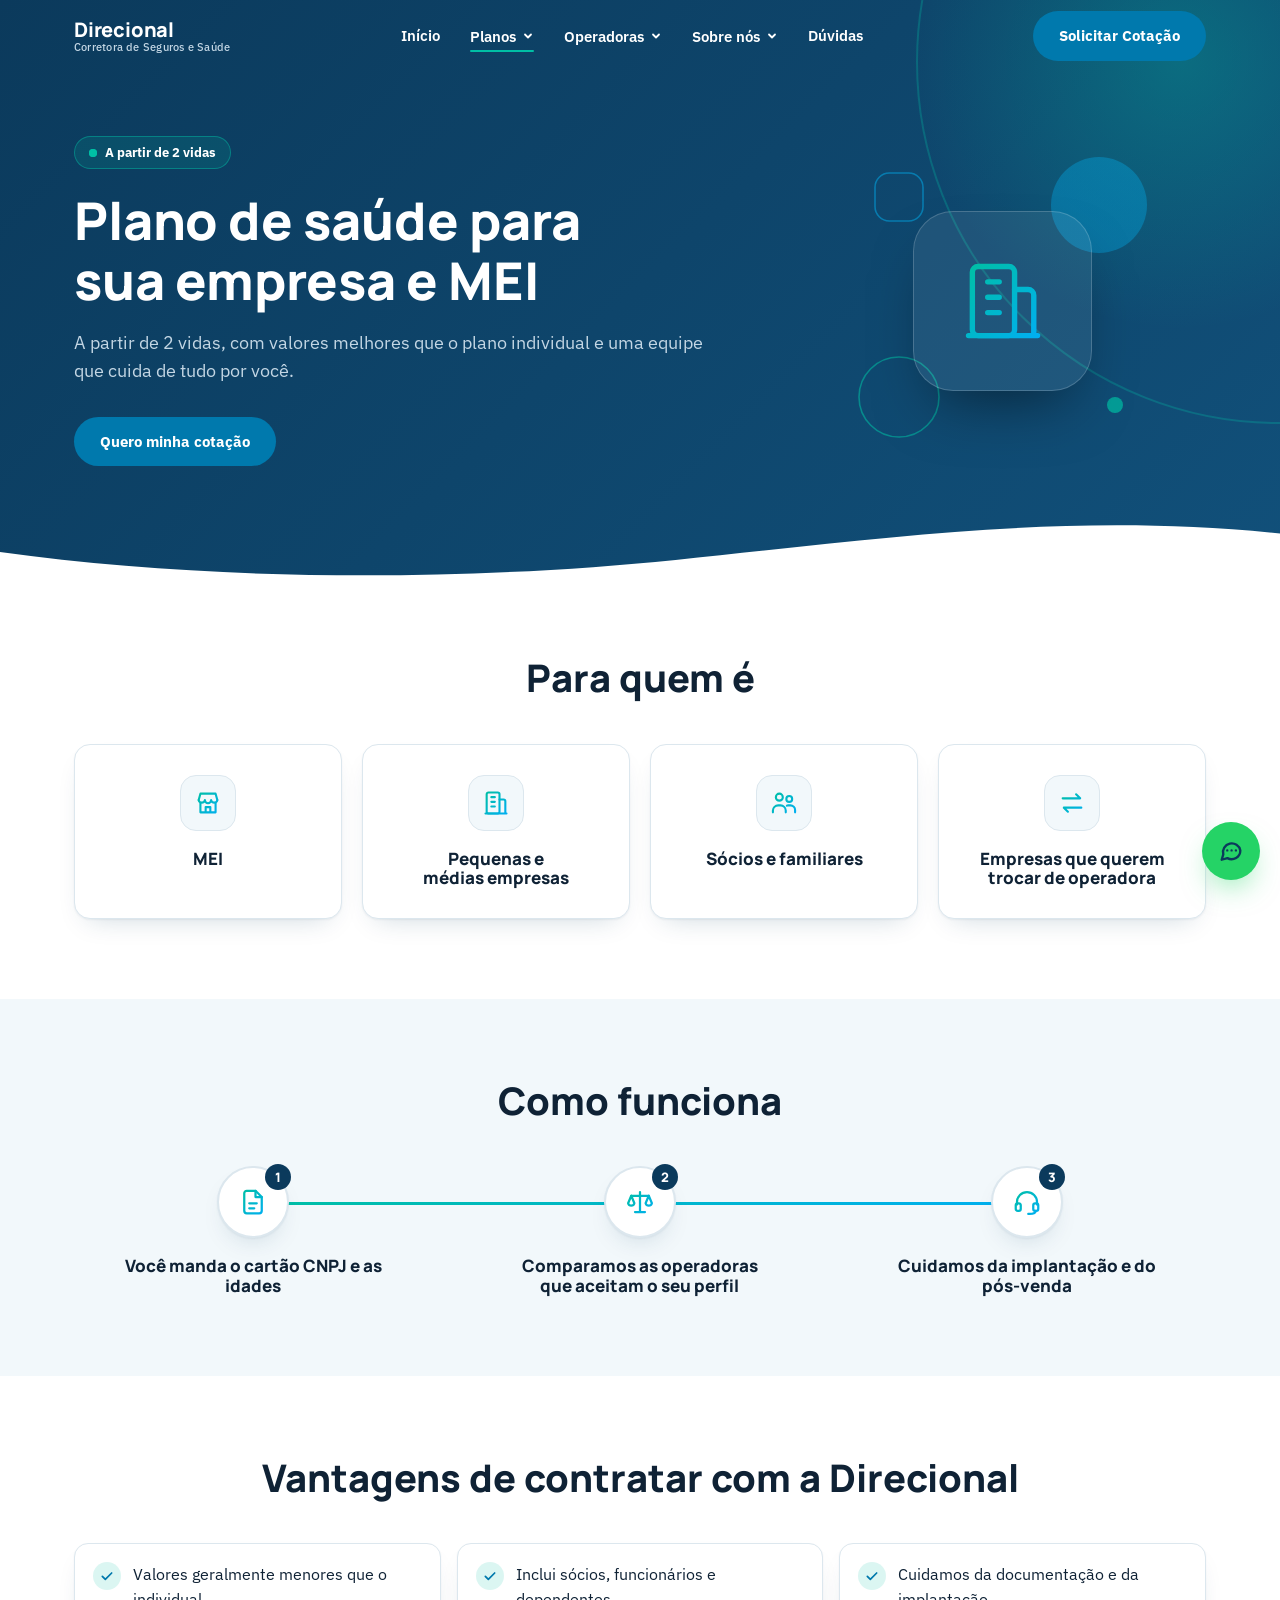
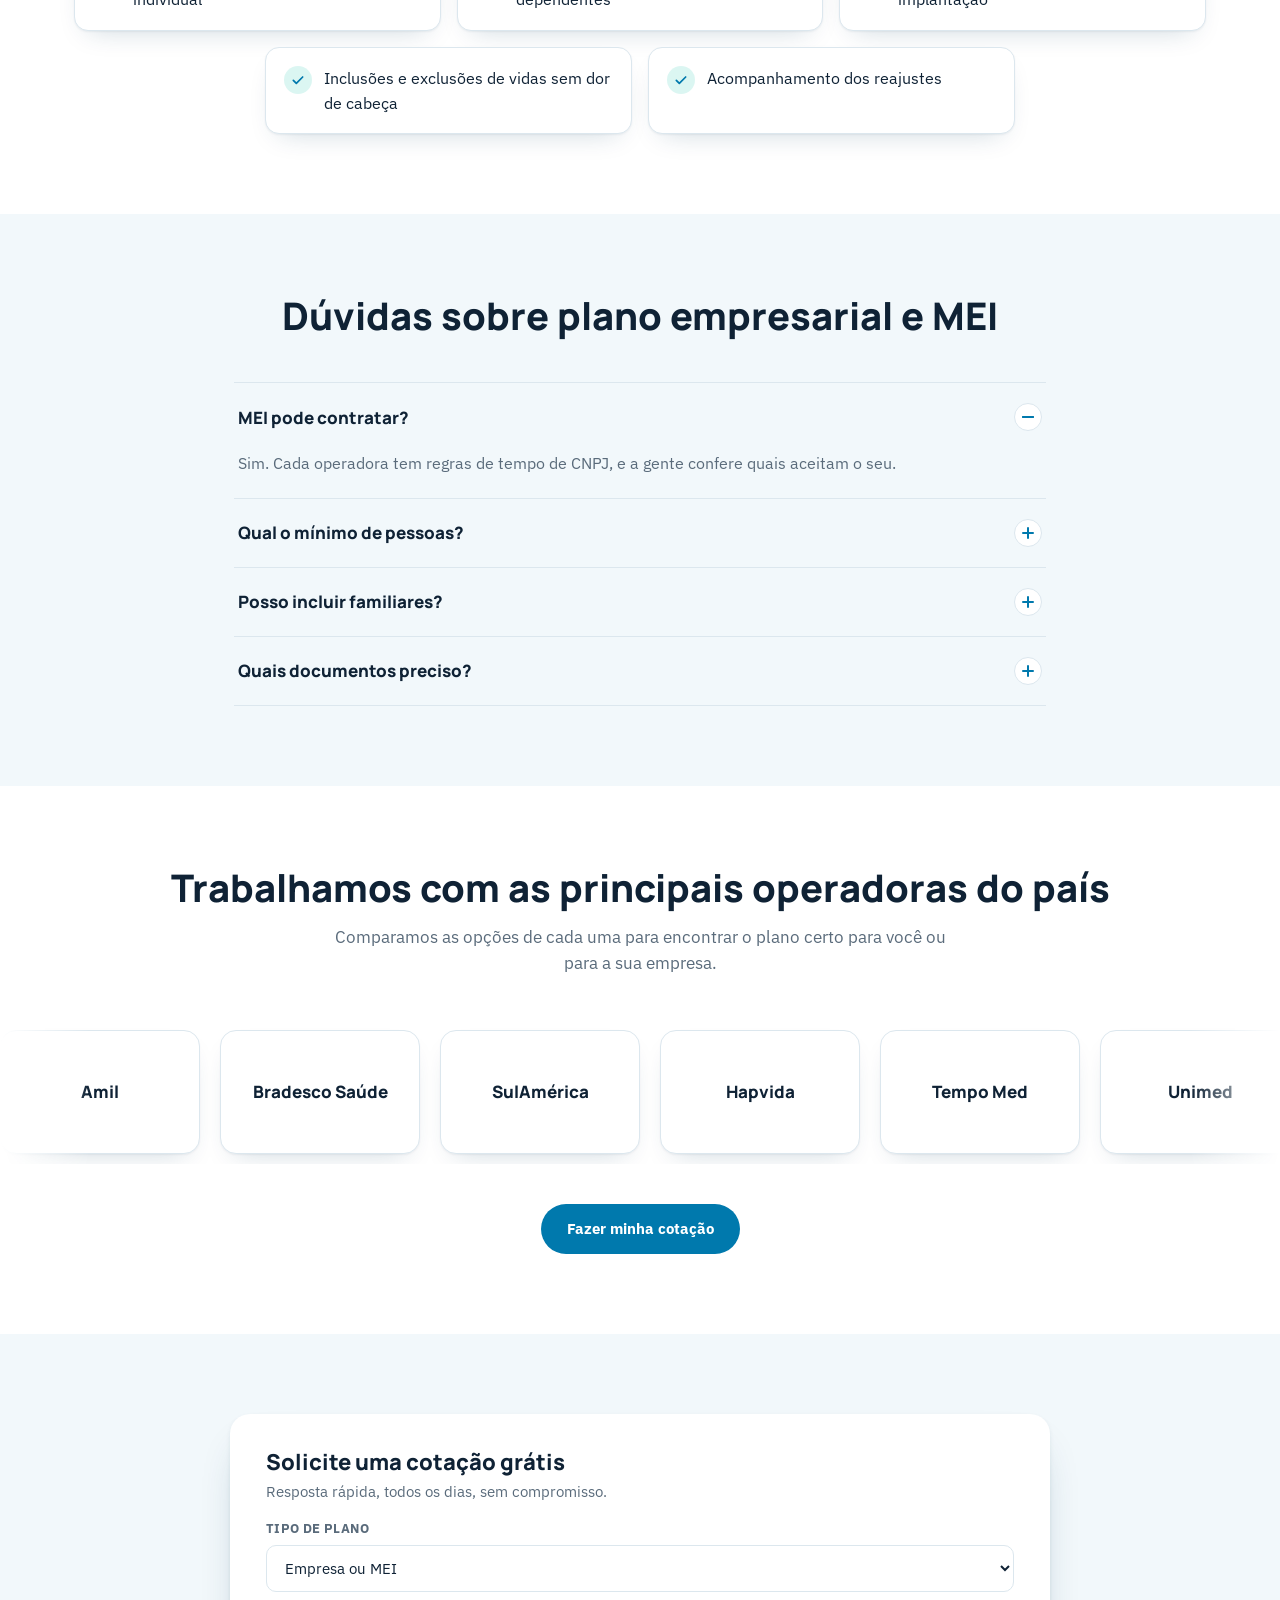
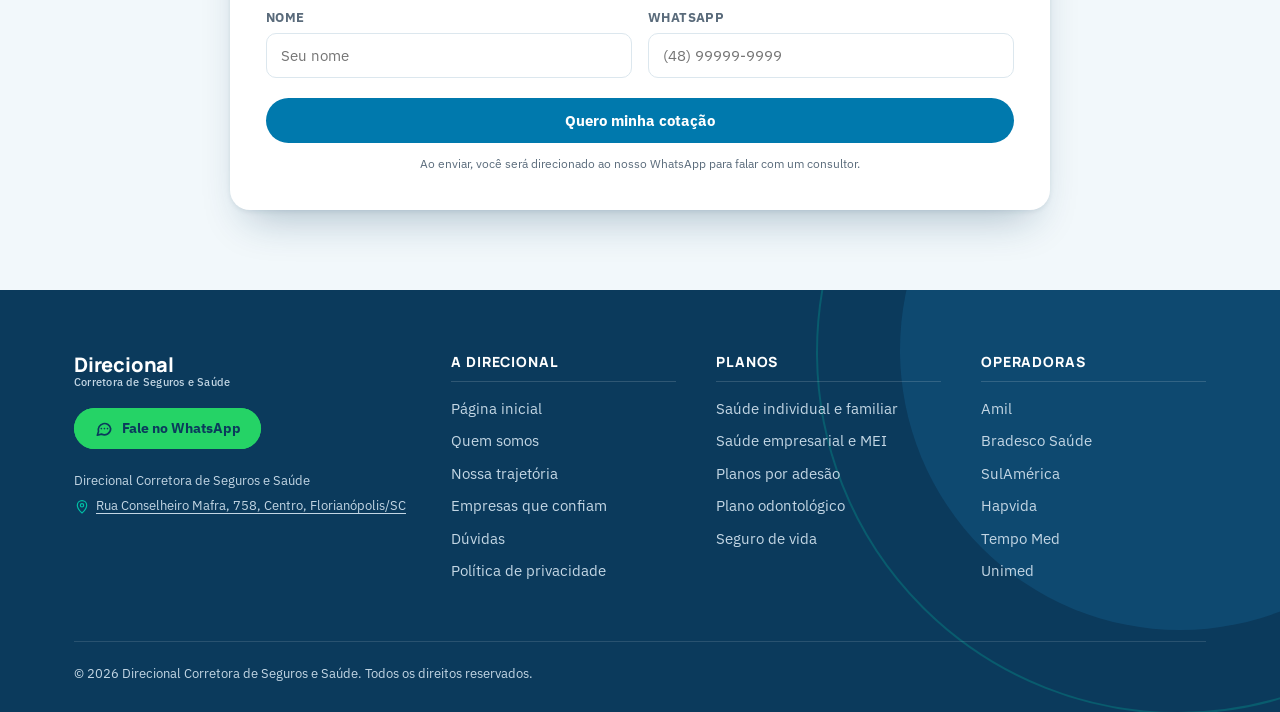
==== commit 21f7d408: "Tarefa 9: novo rodapé com contatos do config.js, quatro colunas e forma curva" ====
--- a/plano-de-saude-empresarial.html
+++ b/plano-de-saude-empresarial.html
@@ -287,7 +287,7 @@
 
 </main>
 
-<!-- RODAPE:INICIO (manter idêntico em todas as páginas) -->
+<!-- RODAPE:INICIO (manter idêntico em todas as páginas; dados de contato vêm de js/config.js) -->
 <footer class="site-footer">
   <div class="wrap">
     <div class="footer-grid">
@@ -296,51 +296,64 @@
           <img class="brand-logo" src="assets/logo-direcional.png" alt="Logo da Direcional" height="42">
           <span class="brand-text"><b>Direcional</b><small>Corretora de Seguros e Saúde</small></span>
         </a>
-        <p><!-- PLACEHOLDER: endereço real --> Florianópolis, SC</p>
-        <p style="margin-top:8px;"><!-- PLACEHOLDER: WhatsApp real --> WhatsApp: (48) 9XXXX-XXXX</p>
-      </div>
-      <div>
-        <h5>A Direcional</h5>
-        <ul>
-          <li><a href="#inicio">Início</a></li>
-          <li><a href="#por-que">Sobre nós</a></li>
-          <li><a href="#">Trabalhe conosco</a></li>
-          <li><a href="#">Política de privacidade</a></li>
+        <h2 class="sr-only">Contato</h2>
+        <div class="footer-botoes">
+          <a class="btn-pill" href="#" data-contato="email" data-href="email"><svg class="ico" aria-hidden="true"><use href="#i-email"/></svg><span data-texto="email">E-mail</span></a>
+          <a class="btn-pill" href="#" data-contato="telefone" data-href="telefone"><svg class="ico" aria-hidden="true"><use href="#i-telefone"/></svg>Ligue agora: <span data-texto="telefone"></span></a>
+          <a class="btn btn-whats" href="#" data-contato="whatsappPrincipal" data-href="whatsappPrincipal" target="_blank" rel="noopener"><svg class="ico" aria-hidden="true"><use href="#i-conversa"/></svg>Fale no WhatsApp</a>
+        </div>
+        <ul class="footer-legal">
+          <li>Direcional Corretora de Seguros e Saúde</li>
+          <li data-contato="susep">Corretora registrada na SUSEP nº <span data-texto="susep"></span></li>
+          <li data-contato="cnpj">CNPJ <span data-texto="cnpj"></span></li>
+          <li data-contato="endereco"><a href="#" data-href="mapsUrl" target="_blank" rel="noopener"><svg class="ico" aria-hidden="true"><use href="#i-local"/></svg><span data-texto="endereco"></span></a></li>
         </ul>
       </div>
-      <div>
-        <h5>Produtos</h5>
-        <ul>
-          <li><a href="#produtos">Plano de Saúde</a></li>
-          <li><a href="#produtos">Seguro de Vida</a></li>
-          <li><a href="#produtos">Seguro Auto</a></li>
-          <li><a href="#produtos">Seguro Viagem</a></li>
+      <nav aria-labelledby="rodape-direcional">
+        <h2 class="footer-titulo" id="rodape-direcional">A Direcional</h2>
+        <ul class="footer-links">
+          <li><a href="index.html">Página inicial</a></li>
+          <li><a href="quem-somos.html">Quem somos</a></li>
+          <li><a href="quem-somos.html#trajetoria">Nossa trajetória</a></li>
+          <li><a href="index.html#clientes">Empresas que confiam</a></li>
+          <li><a href="index.html#duvidas">Dúvidas</a></li>
+          <li><a href="politica-de-privacidade.html">Política de privacidade</a></li>
         </ul>
-      </div>
-      <div>
-        <h5>Fale Conosco</h5>
-        <ul>
-          <li><a href="#">WhatsApp</a></li>
-          <li><a href="#">E-mail</a></li>
-          <li><a href="#">Blog</a></li>
+      </nav>
+      <nav aria-labelledby="rodape-planos">
+        <h2 class="footer-titulo" id="rodape-planos">Planos</h2>
+        <ul class="footer-links">
+          <li><a href="plano-de-saude-individual.html">Saúde individual e familiar</a></li>
+          <li><a href="plano-de-saude-empresarial.html">Saúde empresarial e MEI</a></li>
+          <li><a href="plano-de-saude-individual.html#adesao">Planos por adesão</a></li>
+          <li><a href="plano-odontologico.html">Plano odontológico</a></li>
+          <li><a href="seguro-de-vida.html">Seguro de vida</a></li>
         </ul>
-      </div>
+      </nav>
+      <nav aria-labelledby="rodape-operadoras">
+        <h2 class="footer-titulo" id="rodape-operadoras">Operadoras</h2>
+        <ul class="footer-links">
+          <li><a href="index.html#operadoras">Amil</a></li>
+          <li><a href="index.html#operadoras">Bradesco Saúde</a></li>
+          <li><a href="index.html#operadoras">SulAmérica</a></li>
+          <li><a href="index.html#operadoras">Hapvida</a></li>
+          <li><a href="index.html#operadoras">Tempo Med</a></li>
+          <li><a href="index.html#operadoras">Unimed</a></li>
+        </ul>
+      </nav>
     </div>
     <div class="footer-bottom">
-      <span>Direcional Corretora de Seguros Ltda. — © 2026. Todos os direitos reservados.</span>
-      <div class="social-row">
-        <a href="#" aria-label="Instagram">IG</a>
-        <a href="#" aria-label="Facebook">FB</a>
-        <a href="#" aria-label="YouTube">YT</a>
-      </div>
+      <span>© 2026 Direcional Corretora de Seguros e Saúde. Todos os direitos reservados.</span>
+      <a class="footer-social" href="#" data-contato="instagram" data-href="instagram" target="_blank" rel="noopener" aria-label="Instagram da Direcional"><svg class="ico" aria-hidden="true"><use href="#i-camera"/></svg></a>
     </div>
   </div>
 </footer>
 
 <button class="to-top" id="toTop" type="button" aria-label="Voltar ao topo"><svg class="ico ico-claro" aria-hidden="true"><use href="#i-topo"/></svg></button>
-<a class="wa-float" href="#" id="waFloat" aria-label="Falar no WhatsApp" target="_blank" rel="noopener"><svg class="ico ico-claro" aria-hidden="true"><use href="#i-conversa"/></svg></a>
+<a class="wa-float" href="#" id="waFloat" data-contato="whatsappPrincipal" data-href="whatsappPrincipal" aria-label="Falar no WhatsApp" target="_blank" rel="noopener"><svg class="ico ico-claro" aria-hidden="true"><use href="#i-conversa"/></svg></a>
 <!-- RODAPE:FIM -->
 
+<script src="js/config.js"></script>
 <script src="js/main.js"></script>
 </body>
 </html>
--- a/css/style.css
+++ b/css/style.css
@@ -639,22 +639,69 @@
 }
 @media (max-width:760px){ .comparativo{grid-template-columns:1fr;} }
 
+/* ---------- Texto corrido (política de privacidade) ---------- */
+.prosa{max-width:760px; margin-inline:auto;}
+.prosa h2{font-size:24px; margin-top:44px;}
+.prosa h2:first-child{margin-top:0;}
+.prosa p, .prosa li{font-size:17px; color:var(--texto-suave); margin-top:14px;}
+.prosa ul{margin-top:8px;}
+.prosa ul li{position:relative; padding-left:22px; margin-top:8px;}
+.prosa ul li::before{content:""; position:absolute; left:4px; top:.65em; width:7px; height:7px; border-radius:50%; background:var(--verde);}
+.prosa a{color:var(--azul-botao); font-weight:600; text-decoration:underline; text-underline-offset:3px;}
+.prosa .atualizacao{font-size:14px; margin-top:44px;}
+
 /* ---------- Cotação final ---------- */
 .cotacao-final .quote-card{max-width:820px; margin-inline:auto; padding:36px; box-shadow:var(--sombra-forte);}
 @media (max-width:640px){ .cotacao-final .quote-card{padding:24px 18px;} }
 
 /* ---------- Rodapé ---------- */
-.site-footer{background:var(--azul-profundo); color:var(--texto-sobre-escuro-suave); padding-block:52px 28px; font-size:14px;}
-.footer-grid{display:grid; grid-template-columns:1.4fr 1fr 1fr 1fr; gap:32px;}
-@media (max-width:760px){ .footer-grid{grid-template-columns:1fr;} }
-.footer-grid h5{color:var(--branco); font-size:13px; font-weight:700; text-transform:uppercase; letter-spacing:.04em; margin-bottom:14px;}
-.footer-grid ul li{margin-bottom:8px;}
-.footer-grid ul a:hover{color:var(--branco);}
-.site-footer .brand{margin-bottom:16px;}
+.site-footer{
+  position:relative; overflow:hidden; isolation:isolate;
+  background:var(--azul-profundo); color:var(--texto-sobre-escuro-suave);
+  padding-block:64px 28px; font-size:14.5px;
+}
+/* forma curva decorativa no canto */
+.site-footer::before{
+  content:""; position:absolute; z-index:-1; right:-180px; top:-220px;
+  width:560px; height:560px; border-radius:50%; background:var(--azul-medio); opacity:.7;
+}
+.site-footer::after{
+  content:""; position:absolute; z-index:-1; right:-260px; top:-300px;
+  width:720px; height:720px; border-radius:50%; border:2px solid rgba(0,191,165,.25);
+}
+.footer-grid{display:grid; grid-template-columns:1.5fr 1fr 1fr 1fr; gap:40px;}
+@media (max-width:1000px){ .footer-grid{grid-template-columns:1fr 1fr;} }
+@media (max-width:640px){ .footer-grid{grid-template-columns:1fr; gap:32px;} }
+.footer-titulo{
+  position:relative; color:var(--branco); font-size:14px; font-weight:800; text-transform:uppercase; letter-spacing:.06em;
+  padding-bottom:12px; margin-bottom:16px;
+}
+.footer-titulo::after{content:""; position:absolute; left:0; bottom:0; width:100%; height:1px; background:rgba(255,255,255,.15);}
+.footer-links li{margin-bottom:10px;}
+.footer-links a{
+  color:var(--texto-sobre-escuro-suave); padding-bottom:2px;
+  background:linear-gradient(var(--verde), var(--verde)) 0 100% / 0 2px no-repeat;
+  transition:background-size .25s ease, color .2s ease;
+}
+.footer-links a:hover, .footer-links a:focus-visible{color:var(--branco); background-size:100% 2px;}
+.site-footer .brand{margin-bottom:20px;}
+.footer-botoes{display:flex; flex-direction:column; align-items:flex-start; gap:10px;}
+.footer-botoes .btn-whats{padding:10px 20px; font-size:14px;}
+.footer-legal{margin-top:22px; font-size:13px; line-height:1.6;}
+.footer-legal li + li{margin-top:4px;}
+.footer-legal a{display:inline-flex; gap:6px; align-items:flex-start; text-decoration:underline; text-underline-offset:3px;}
+.footer-legal a:hover{color:var(--branco);}
+.footer-legal .ico{width:16px; height:16px; margin-top:3px; stroke:var(--verde);}
 .footer-bottom{
-  border-top:1px solid rgba(255,255,255,.12); margin-top:40px; padding-top:20px;
-  display:flex; justify-content:space-between; flex-wrap:wrap; gap:12px; font-size:13px;
-}
+  border-top:1px solid rgba(255,255,255,.12); margin-top:48px; padding-top:22px;
+  display:flex; justify-content:space-between; align-items:center; flex-wrap:wrap; gap:12px; font-size:13px;
+}
+.footer-social{
+  width:40px; height:40px; border-radius:50%; display:grid; place-items:center;
+  border:1px solid rgba(255,255,255,.25); color:var(--branco); transition:background-color .2s ease;
+}
+.footer-social:hover{background:rgba(255,255,255,.12);}
+.footer-social .ico{width:20px; height:20px; stroke:currentColor;}
 
 /* =========================================================
    Movimento e interatividade
@@ -715,7 +762,7 @@
 /* Voltar ao topo (acima do WhatsApp flutuante) */
 .to-top{
   position:fixed; right:27px; bottom:92px; z-index:50;
-  width:44px; height:44px; border-radius:50%; border:none;
+  width:44px; height:44px; border-radius:50%; border:1.5px solid rgba(255,255,255,.45);
   background:var(--azul-profundo); color:var(--branco);
   display:flex; align-items:center; justify-content:center;
   box-shadow:0 10px 24px -10px rgba(11,58,92,.6);
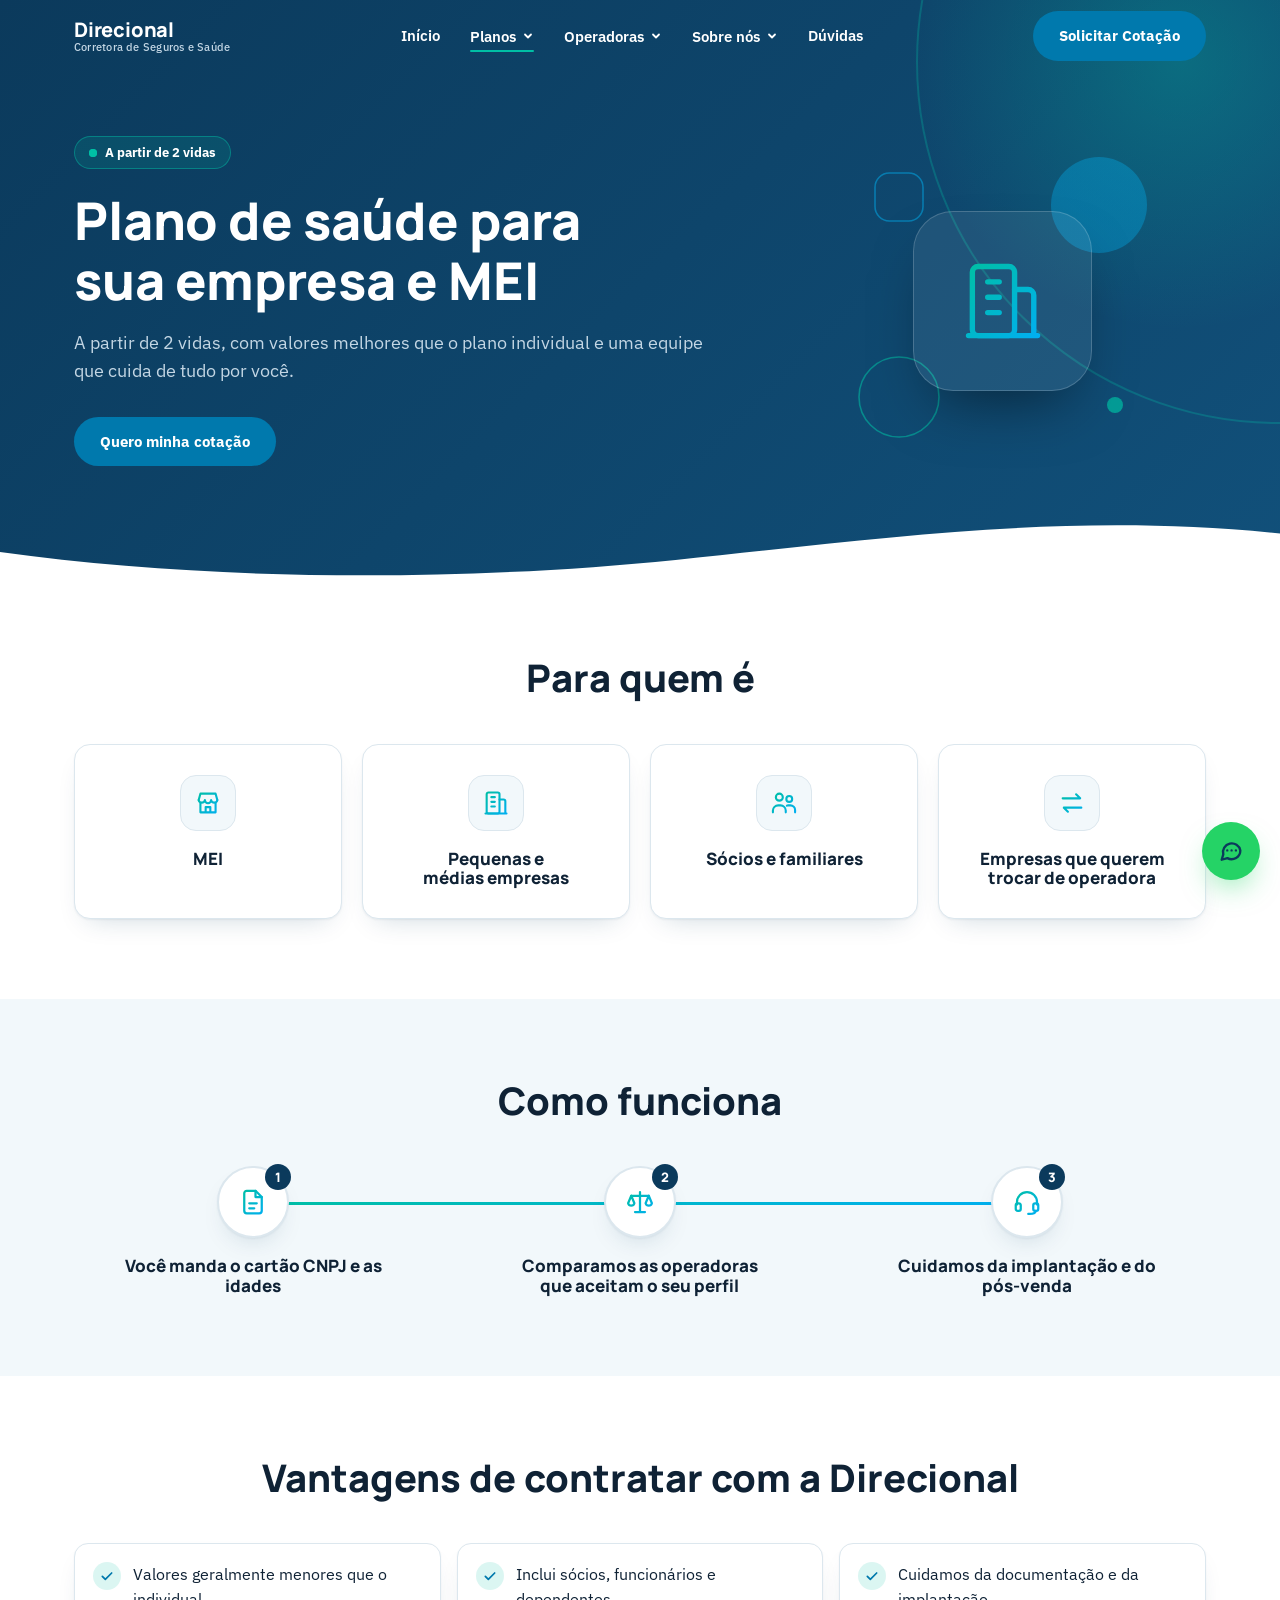
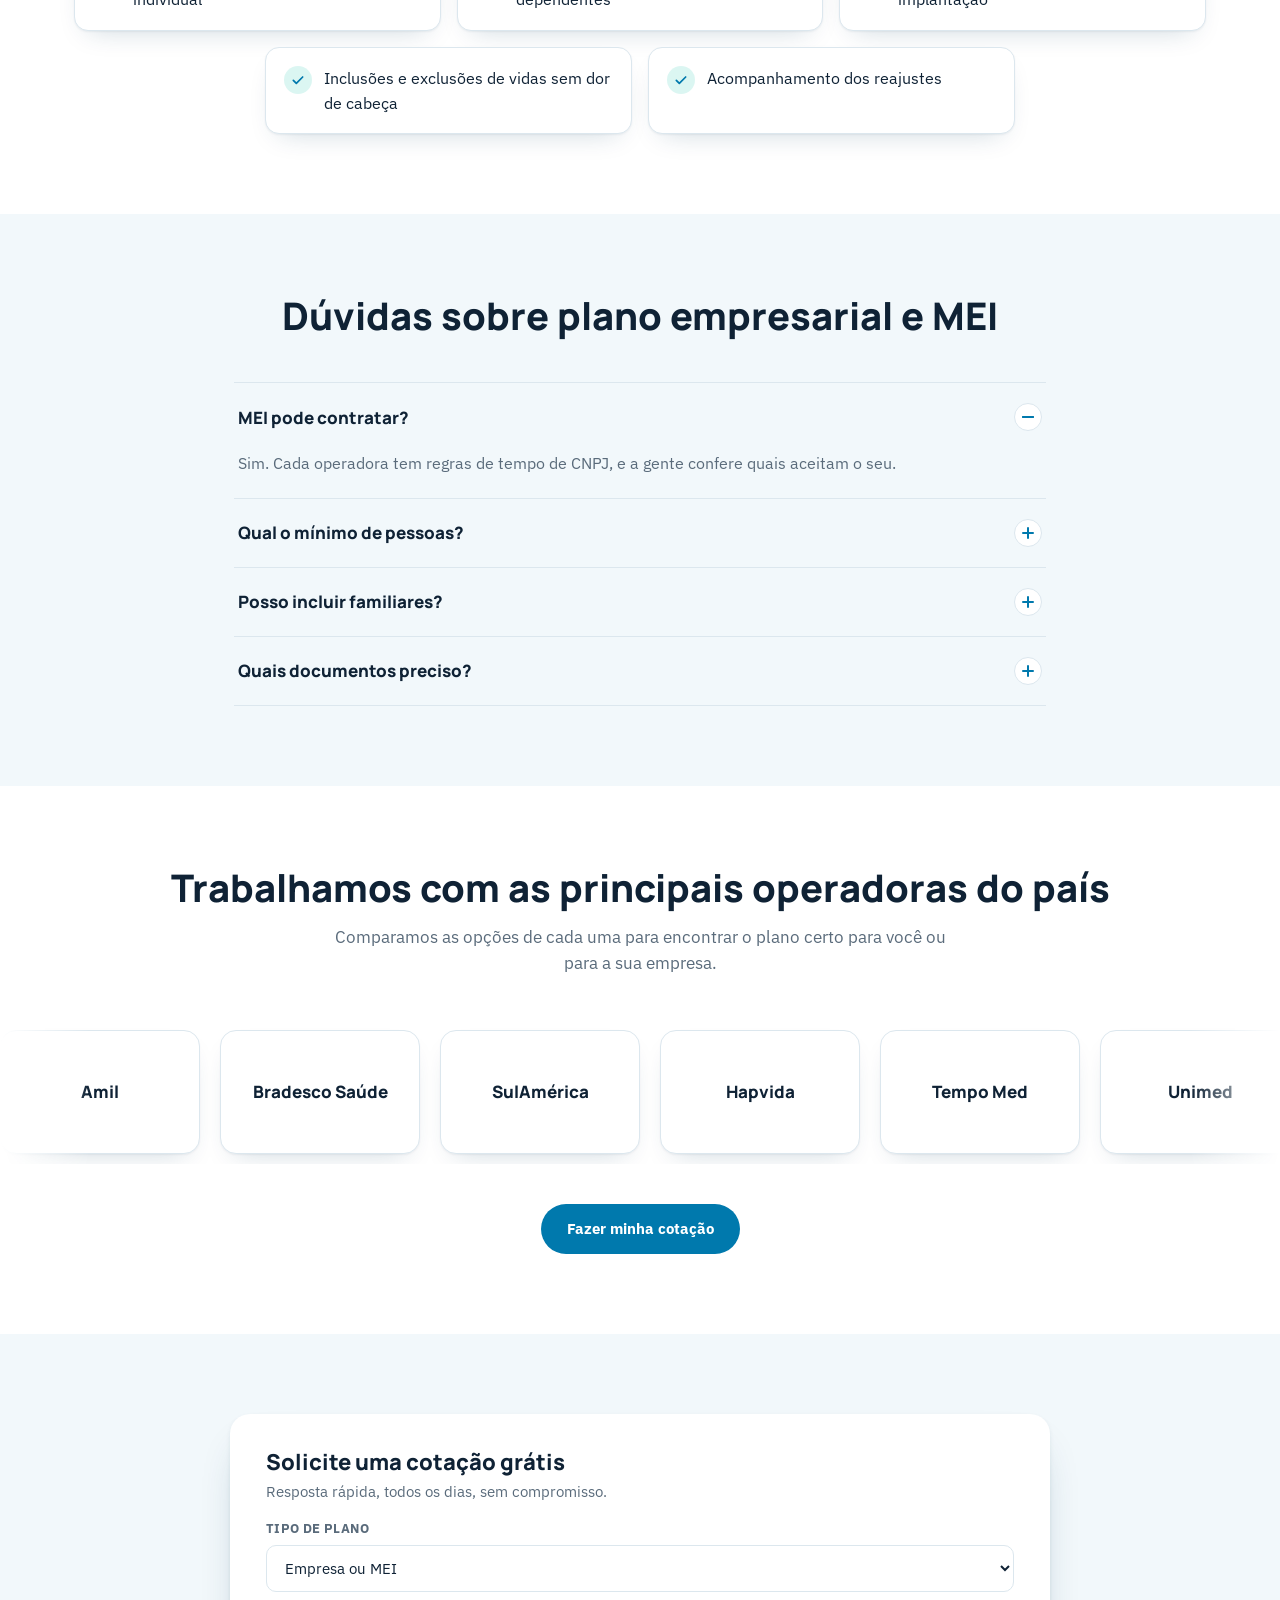
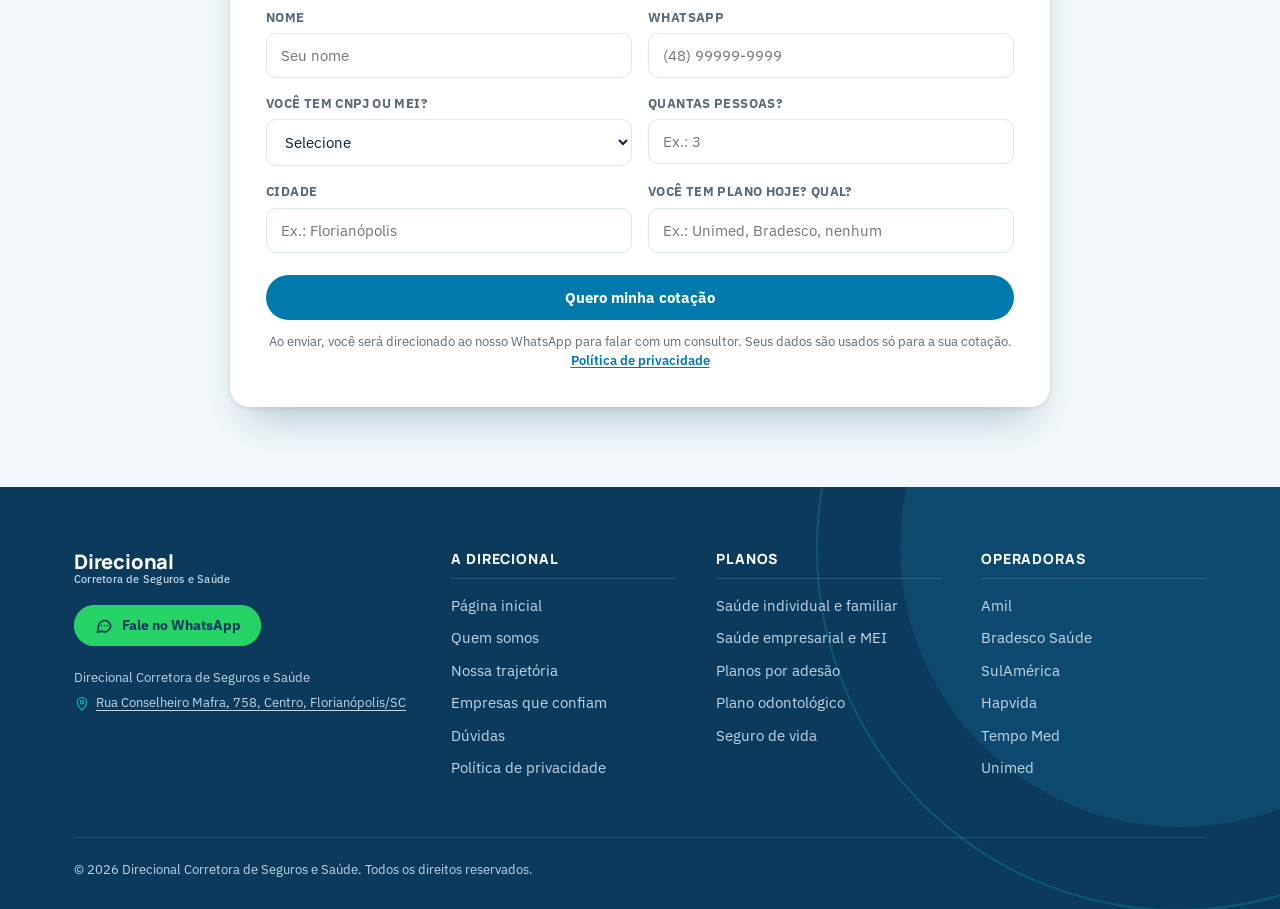
==== commit 4d321001: "Tarefa 10: formulário de cotação completo (7 campos, máscara, validação, pré-seleção e mensagem por " ====
--- a/plano-de-saude-empresarial.html
+++ b/plano-de-saude-empresarial.html
@@ -257,7 +257,7 @@
 <!-- ============ COTAÇÃO ============ -->
 <section class="section section-alt cotacao-final" id="cotacao" aria-label="Solicitar cotação">
   <div class="wrap">
-    <!-- FORMULARIO:INICIO -->
+    <!-- FORMULARIO:INICIO (componente de cotação; o tipo é pré-selecionado pelo data-tipo do <body>, por ?tipo= ou por links com data-tipo) -->
       <form class="quote-card form-cotacao" novalidate>
         <h2 class="form-titulo">Solicite uma cotação grátis</h2>
         <p class="lede">Resposta rápida, todos os dias, sem compromisso.</p>
@@ -277,9 +277,25 @@
           <label class="field"><span>WhatsApp</span>
             <input name="whatsapp" type="tel" inputmode="numeric" autocomplete="tel-national" placeholder="(48) 99999-9999" maxlength="15" required>
           </label>
+          <label class="field"><span>Você tem CNPJ ou MEI?</span>
+            <select name="cnpj">
+              <option value="" selected>Selecione</option>
+              <option value="Sim">Sim</option>
+              <option value="Não">Não</option>
+            </select>
+          </label>
+          <label class="field"><span>Quantas pessoas?</span>
+            <input name="pessoas" type="number" min="1" max="999" inputmode="numeric" placeholder="Ex.: 3">
+          </label>
+          <label class="field"><span>Cidade</span>
+            <input name="cidade" type="text" autocomplete="address-level2" placeholder="Ex.: Florianópolis">
+          </label>
+          <label class="field"><span>Você tem plano hoje? Qual?</span>
+            <input name="plano_atual" type="text" placeholder="Ex.: Unimed, Bradesco, nenhum">
+          </label>
         </div>
         <button type="submit" class="btn btn-primary btn-block btn-roll"><span class="roll-txt">Quero minha cotação</span><span class="roll-txt" aria-hidden="true">Quero minha cotação</span></button>
-        <p class="quote-note">Ao enviar, você será direcionado ao nosso WhatsApp para falar com um consultor.</p>
+        <p class="quote-note">Ao enviar, você será direcionado ao nosso WhatsApp para falar com um consultor. Seus dados são usados só para a sua cotação. <a href="politica-de-privacidade.html">Política de privacidade</a></p>
       </form>
       <!-- FORMULARIO:FIM -->
   </div>
--- a/css/style.css
+++ b/css/style.css
@@ -294,8 +294,11 @@
 .field input:focus, .field select:focus{
   outline:none; border-color:var(--azul-botao); box-shadow:0 0 0 3px rgba(0,175,240,.2);
 }
-.quote-card .btn{margin-top:20px;}
-.quote-note{font-size:12px; color:var(--texto-suave); margin-top:12px; text-align:center;}
+.field input[aria-invalid], .field select[aria-invalid]{border-color:#B42318;}
+.field-erro{display:block; margin-top:6px; font-size:13px; font-weight:600; color:#B42318;}
+.quote-card .btn{margin-top:22px;}
+.quote-note{font-size:12.5px; color:var(--texto-suave); margin-top:12px; text-align:center;}
+.quote-note a{color:var(--azul-botao); font-weight:600; text-decoration:underline; text-underline-offset:2px;}
 
 /* ---------- Utilidades de seção ---------- */
 .sr-only{position:absolute; width:1px; height:1px; padding:0; margin:-1px; overflow:hidden; clip:rect(0,0,0,0); white-space:nowrap; border:0;}
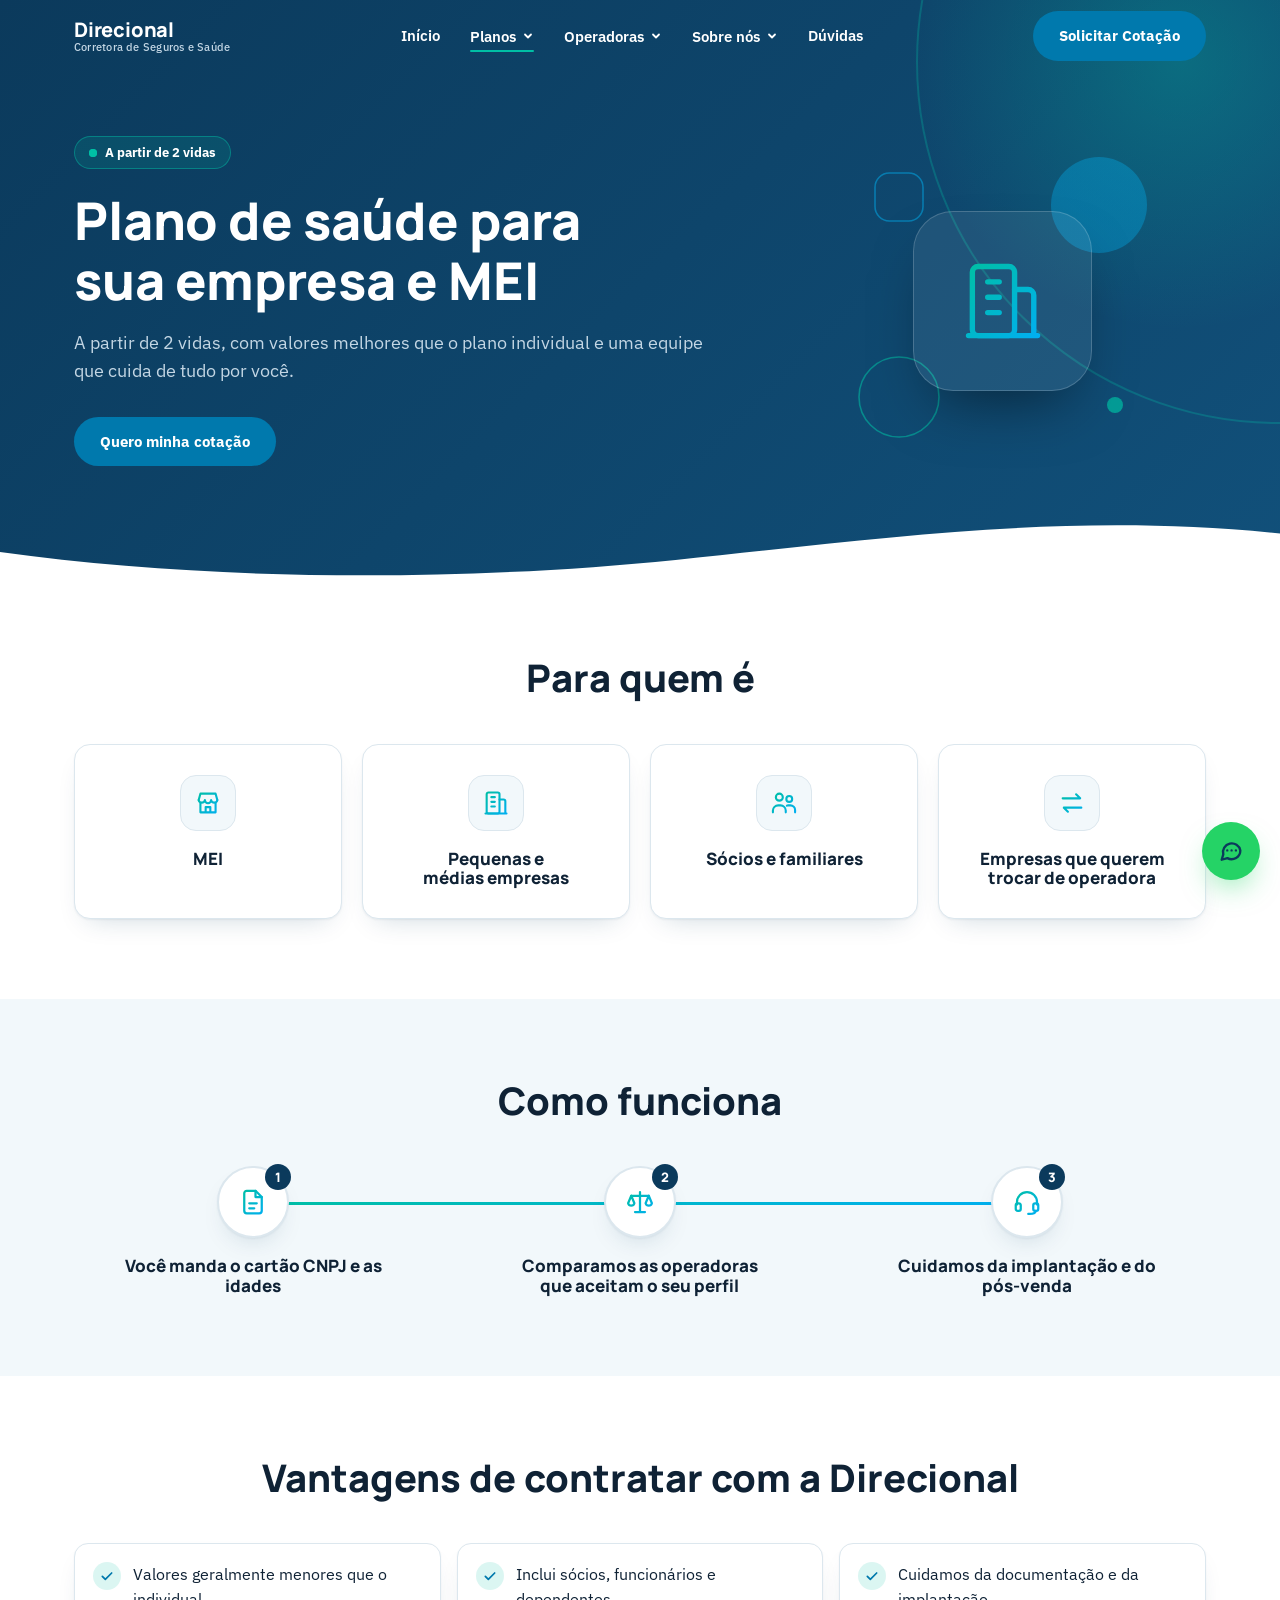
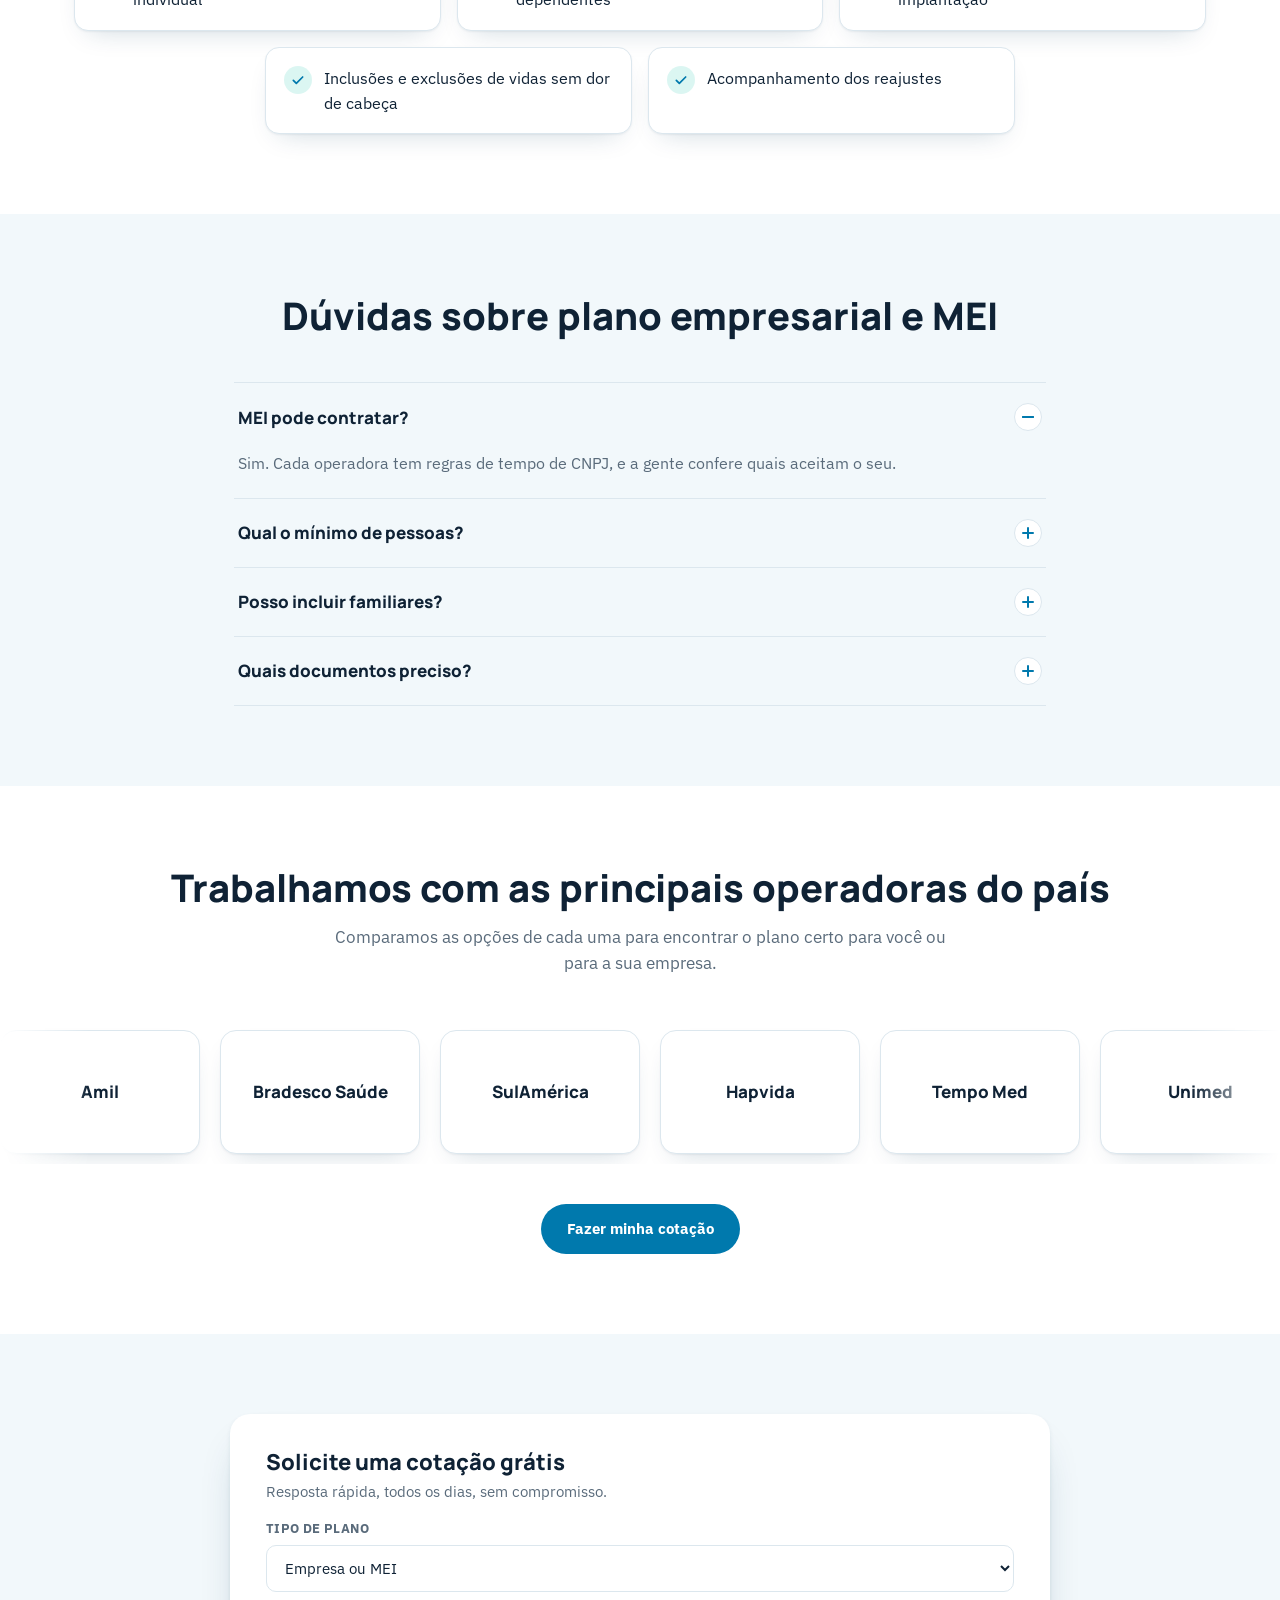
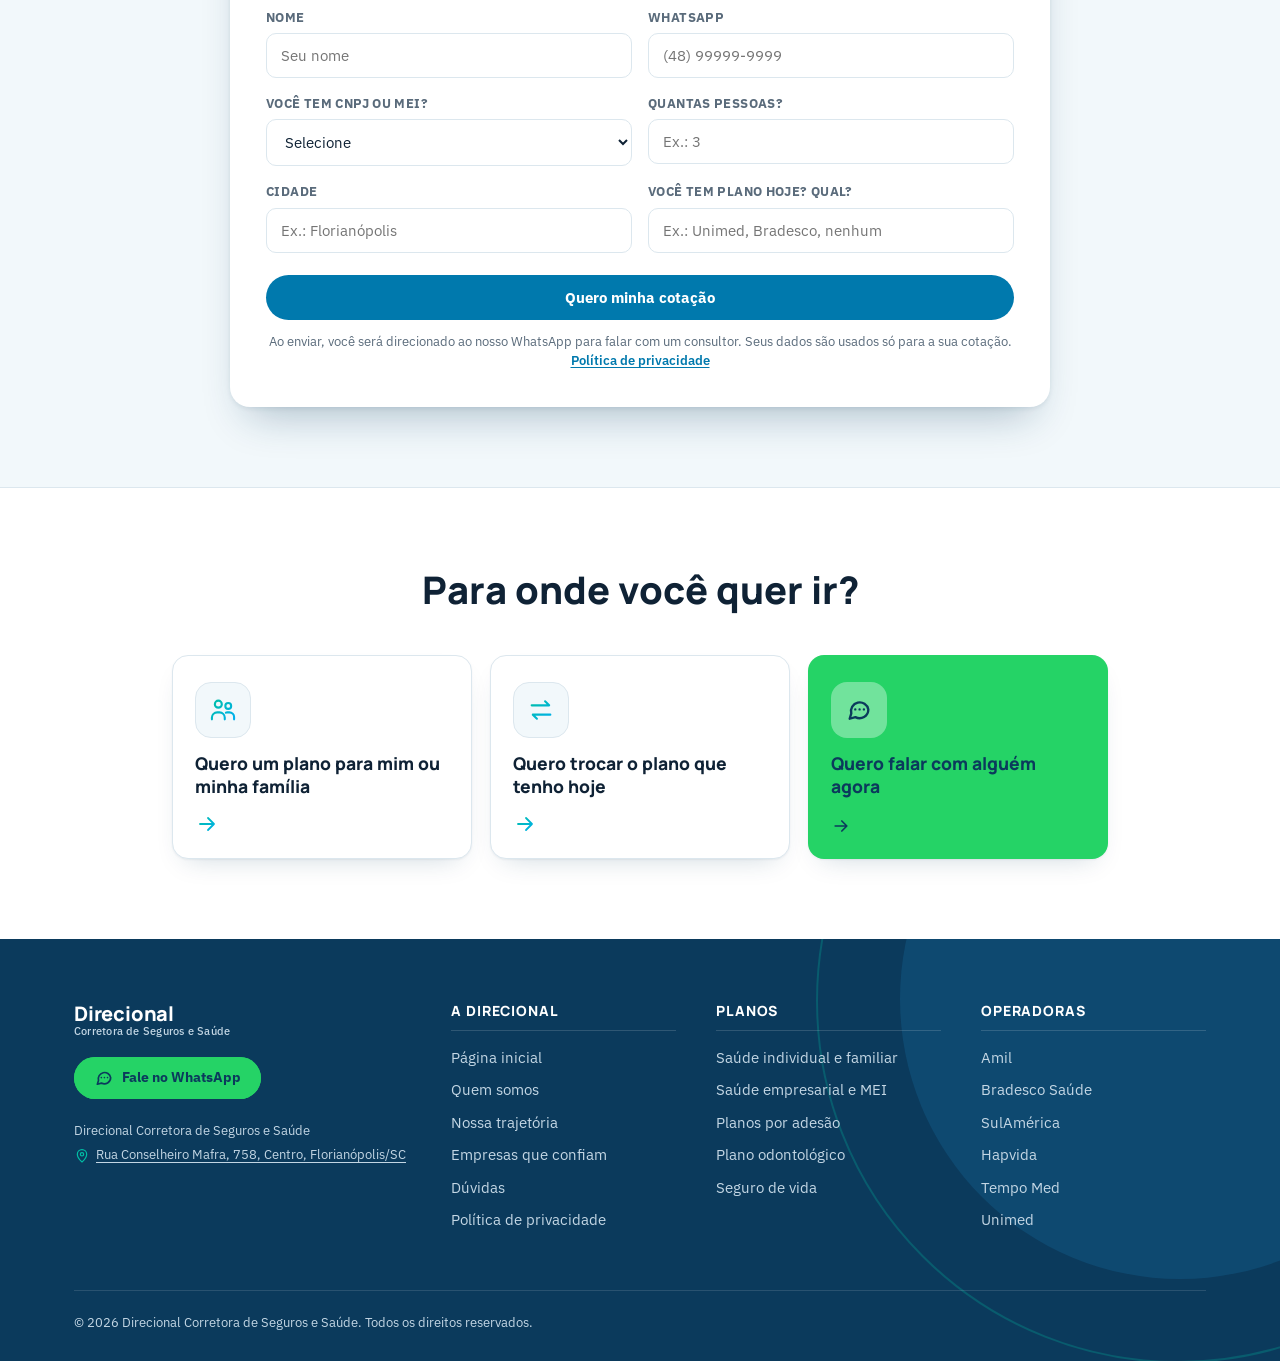
==== commit 9e6f9683: "Tarefa 11: bloco Para onde você quer ir em todas as páginas" ====
--- a/plano-de-saude-empresarial.html
+++ b/plano-de-saude-empresarial.html
@@ -303,6 +303,38 @@
 
 </main>
 
+<!-- PARAONDE:INICIO (manter idêntico em todas as páginas; o cartão da página atual é escondido pelo js/main.js) -->
+<section class="section para-onde" aria-labelledby="para-onde-titulo">
+  <div class="wrap">
+    <div class="sec-topo center">
+      <h2 class="h2" id="para-onde-titulo" data-reveal>Para onde você quer ir?</h2>
+    </div>
+    <ul class="destinos" data-stagger>
+      <li><a class="destino card-hover" href="plano-de-saude-individual.html">
+        <span class="icone-box" aria-hidden="true"><svg class="ico"><use href="#i-familia"/></svg></span>
+        <span class="destino-titulo">Quero um plano para mim ou minha família</span>
+        <svg class="ico destino-seta" aria-hidden="true"><use href="#i-seta"/></svg>
+      </a></li>
+      <li><a class="destino card-hover" href="plano-de-saude-empresarial.html">
+        <span class="icone-box" aria-hidden="true"><svg class="ico"><use href="#i-empresa"/></svg></span>
+        <span class="destino-titulo">Quero um plano para minha empresa ou MEI</span>
+        <svg class="ico destino-seta" aria-hidden="true"><use href="#i-seta"/></svg>
+      </a></li>
+      <li><a class="destino card-hover" href="index.html#comparar">
+        <span class="icone-box" aria-hidden="true"><svg class="ico"><use href="#i-troca"/></svg></span>
+        <span class="destino-titulo">Quero trocar o plano que tenho hoje</span>
+        <svg class="ico destino-seta" aria-hidden="true"><use href="#i-seta"/></svg>
+      </a></li>
+      <li data-contato="whatsappPrincipal"><a class="destino destino-whats btn-whats" href="#" data-href="whatsappPrincipal" target="_blank" rel="noopener">
+        <span class="icone-box" aria-hidden="true"><svg class="ico"><use href="#i-conversa"/></svg></span>
+        <span class="destino-titulo">Quero falar com alguém agora</span>
+        <svg class="ico destino-seta" aria-hidden="true"><use href="#i-seta"/></svg>
+      </a></li>
+    </ul>
+  </div>
+</section>
+<!-- PARAONDE:FIM -->
+
 <!-- RODAPE:INICIO (manter idêntico em todas as páginas; dados de contato vêm de js/config.js) -->
 <footer class="site-footer">
   <div class="wrap">
--- a/css/style.css
+++ b/css/style.css
@@ -653,6 +653,33 @@
 .prosa a{color:var(--azul-botao); font-weight:600; text-decoration:underline; text-underline-offset:3px;}
 .prosa .atualizacao{font-size:14px; margin-top:44px;}
 
+/* ---------- Para onde você quer ir? ---------- */
+.para-onde{background:var(--branco); border-top:1px solid var(--linha);}
+.destinos{display:flex; flex-wrap:wrap; justify-content:center; gap:18px;}
+.destinos > li{flex:1 1 220px; max-width:300px; display:flex;}
+.destino{
+  position:relative; flex:1; display:flex; flex-direction:column; gap:14px; min-height:200px;
+  padding:26px 22px 22px; border-radius:var(--raio);
+  background:var(--branco); border:1px solid var(--linha); box-shadow:var(--sombra);
+}
+.destino .icone-box{margin-bottom:0; flex-shrink:0;}
+.destino-titulo{font-family:'Manrope',sans-serif; font-weight:800; font-size:17.5px; line-height:1.3; color:var(--texto);}
+.destino-seta{margin-top:auto; width:24px; height:24px; stroke:var(--azul-botao); stroke-width:2.2; transition:transform .25s ease;}
+.destino:hover .destino-seta, .destino:focus-visible .destino-seta{transform:translateX(8px);}
+/* cartão verde do WhatsApp (usa .btn-whats) */
+.destino-whats{background:var(--whatsapp); color:var(--azul-profundo); border-color:transparent;}
+.destino-whats:hover, .destino-whats:focus-visible{background:var(--azul-profundo); color:var(--branco);}
+.destino-whats .destino-titulo, .destino-whats .destino-seta{color:inherit; stroke:currentColor;}
+.destino-whats .icone-box{background:rgba(255,255,255,.35); border-color:transparent;}
+.destino-whats .icone-box .ico{stroke:currentColor; width:28px; height:28px;}
+.destino-whats:hover .icone-box{background:rgba(255,255,255,.12); transform:none;}
+.destino-whats:hover .icone-box .ico{animation:balancar .6s ease-in-out 2;}
+@media (max-width:560px){
+  .destinos > li{flex-basis:100%; max-width:none;}
+  .destino{min-height:0; flex-direction:row; align-items:center;}
+  .destino-seta{margin:0 0 0 auto;}
+}
+
 /* ---------- Cotação final ---------- */
 .cotacao-final .quote-card{max-width:820px; margin-inline:auto; padding:36px; box-shadow:var(--sombra-forte);}
 @media (max-width:640px){ .cotacao-final .quote-card{padding:24px 18px;} }
